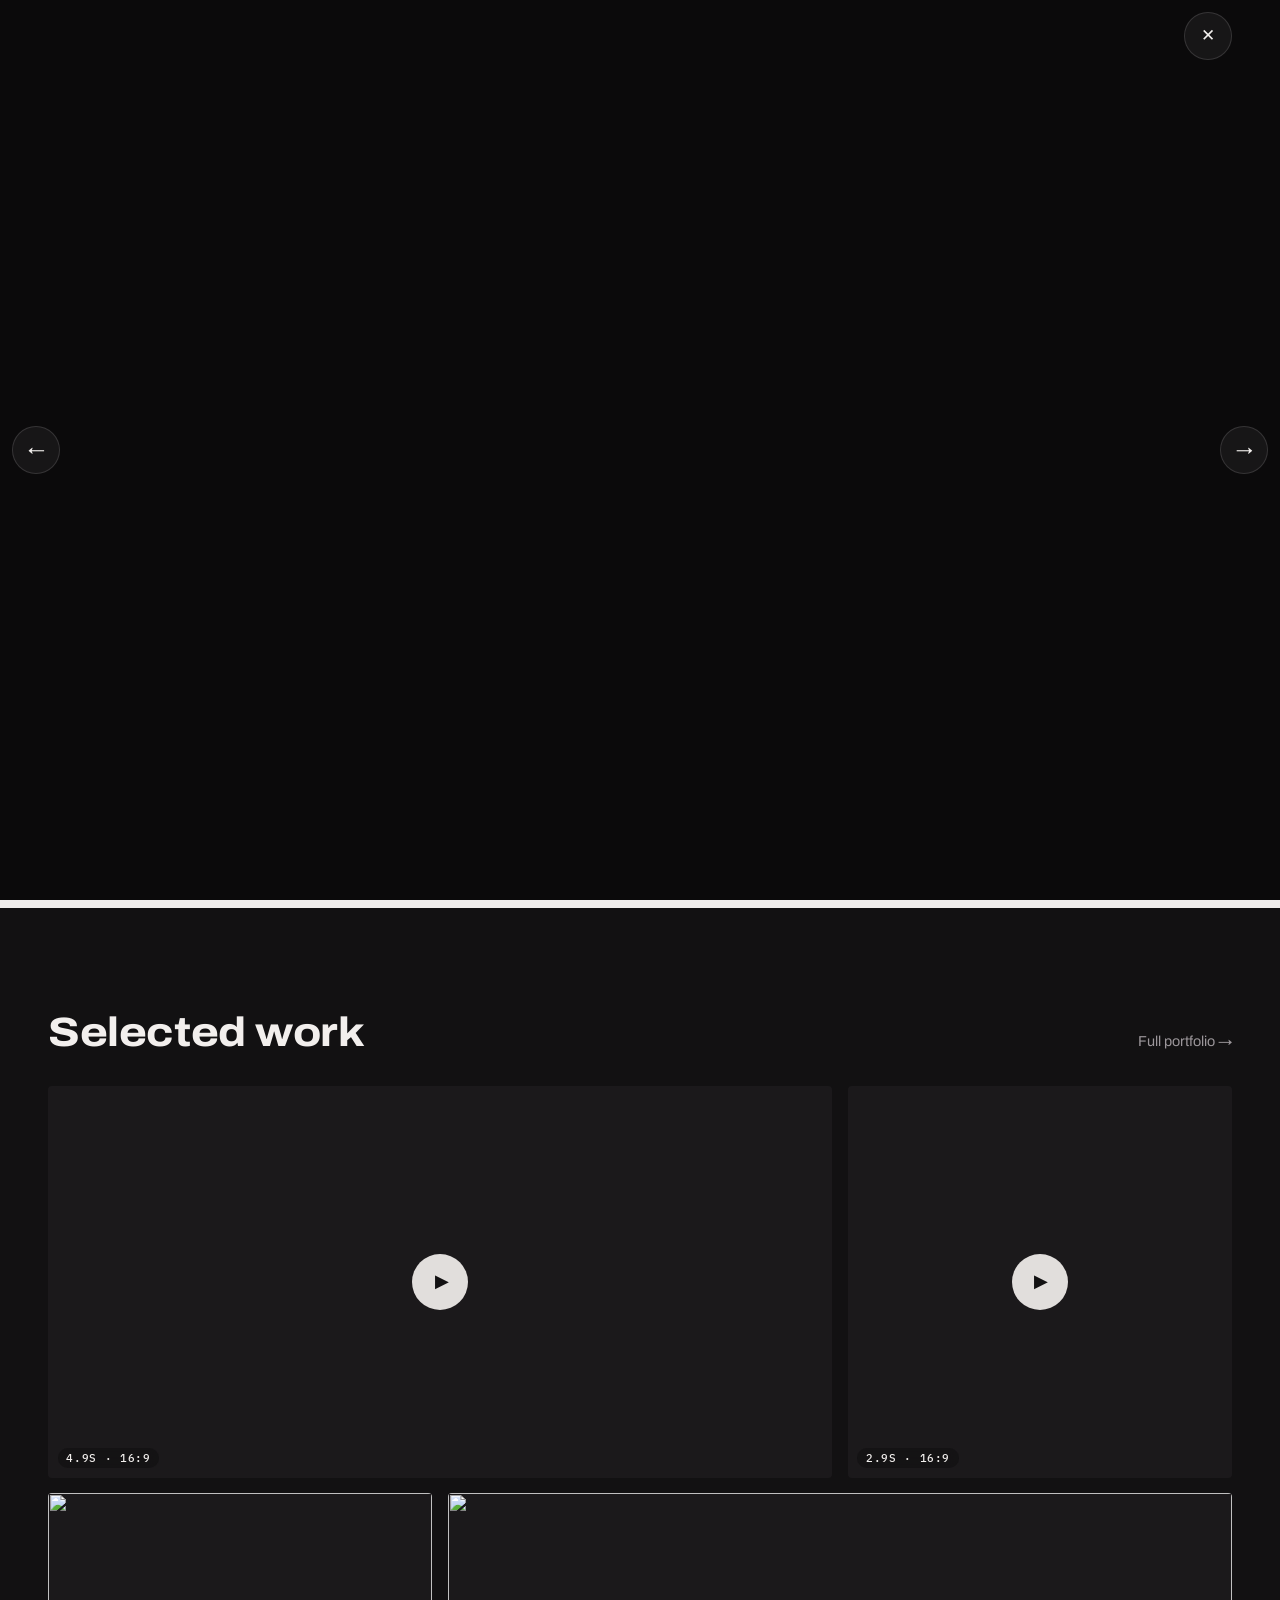
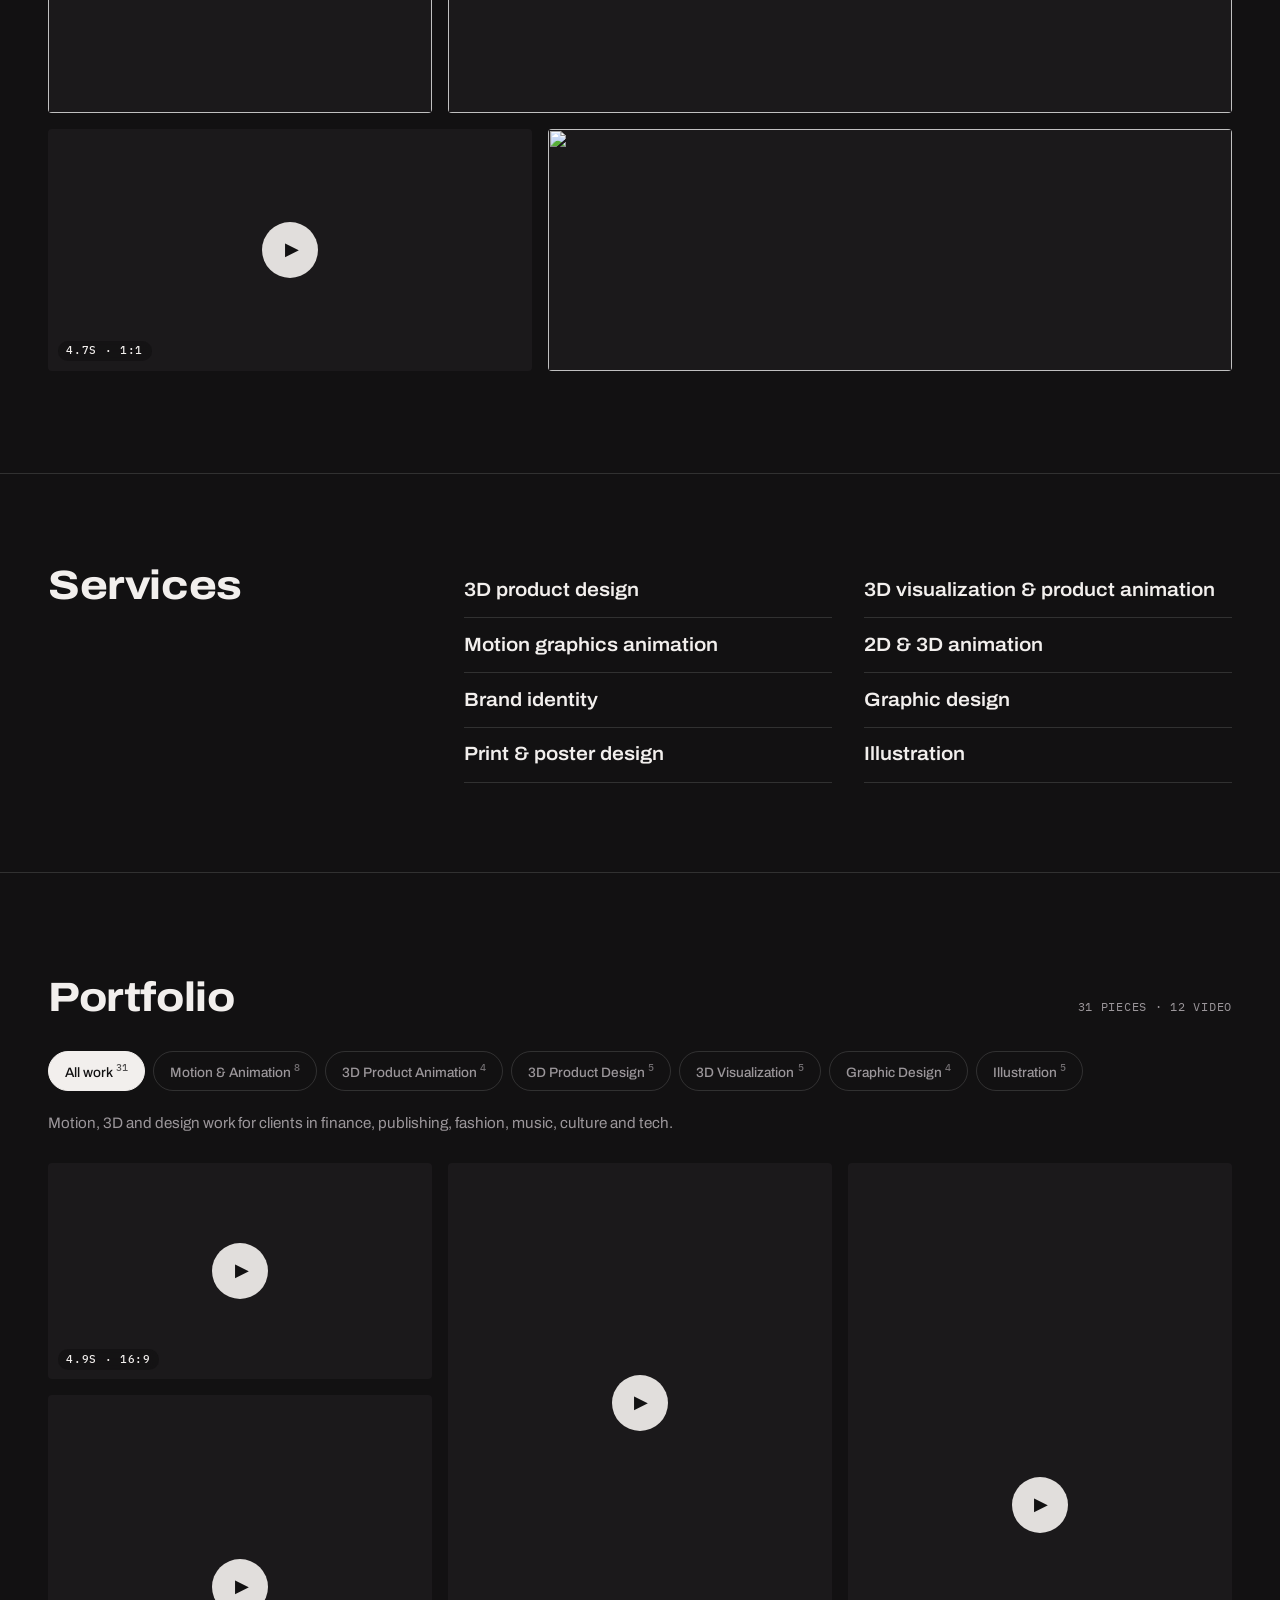
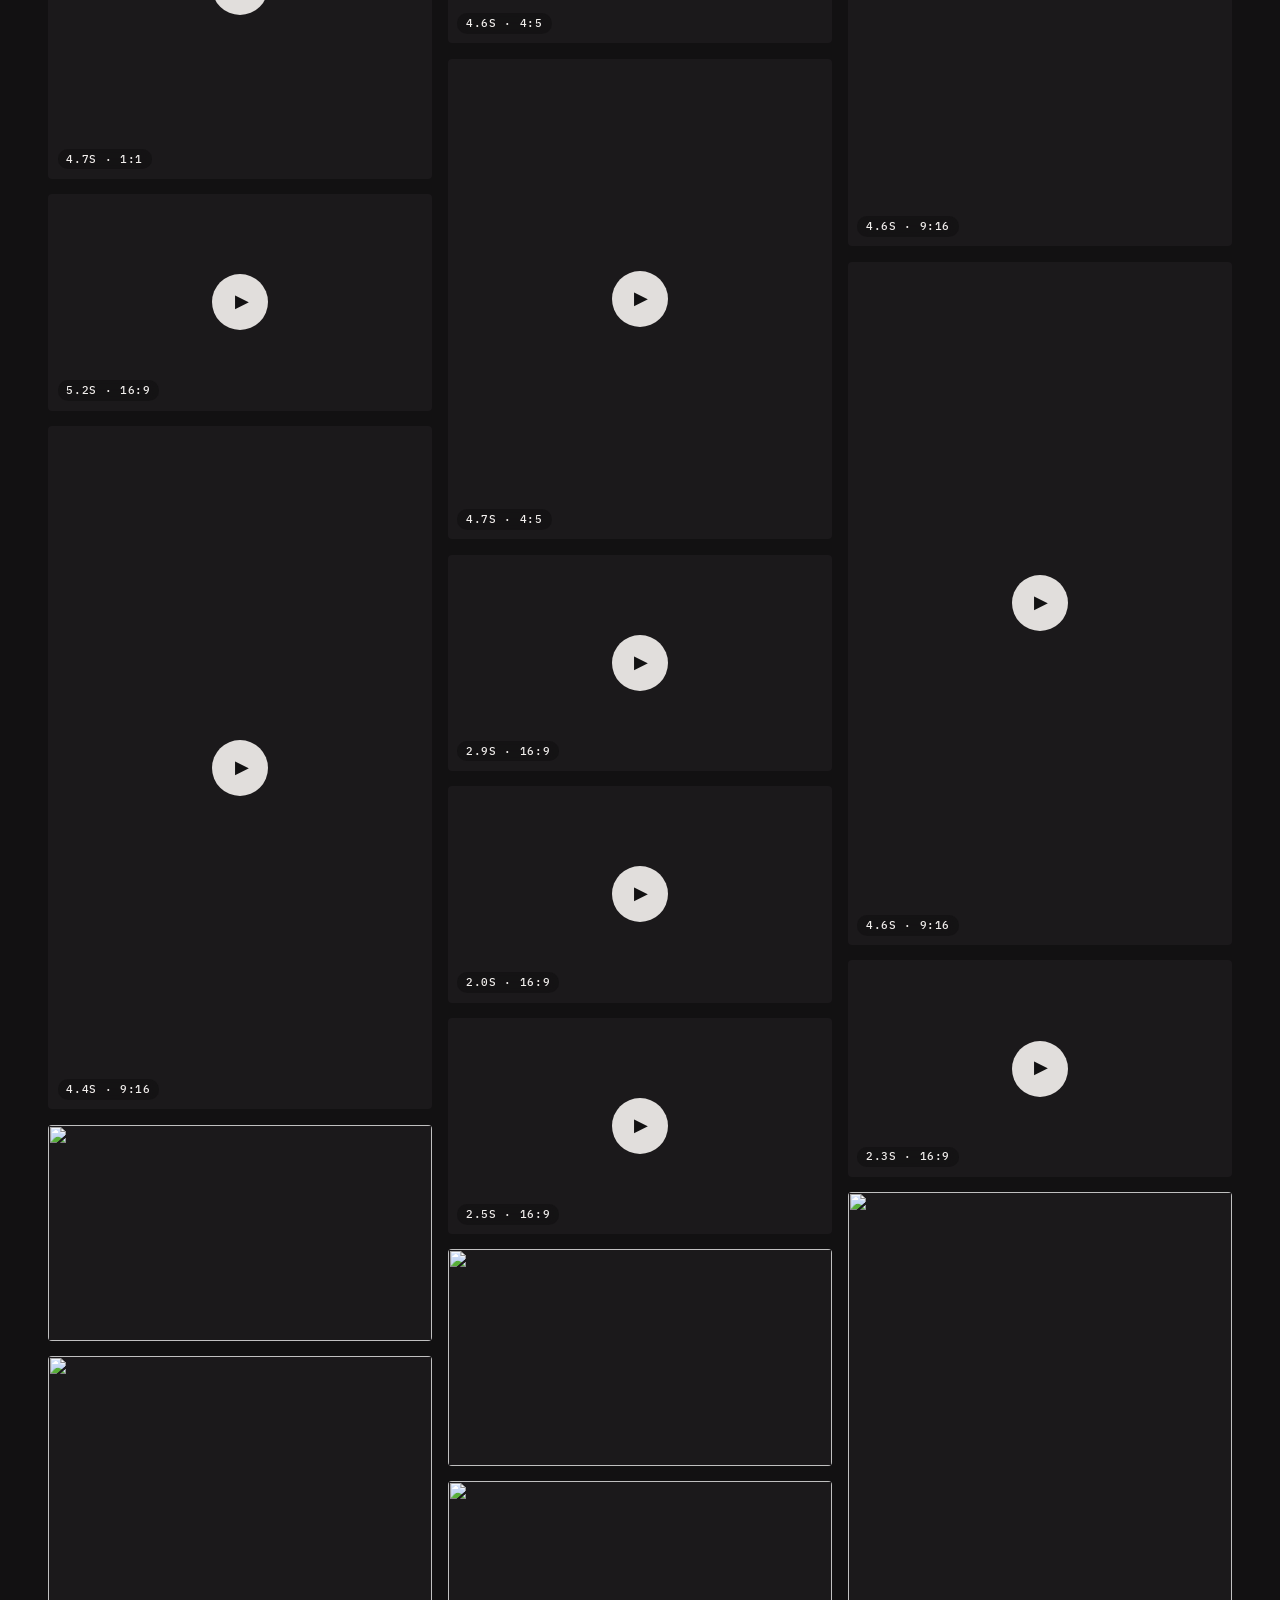
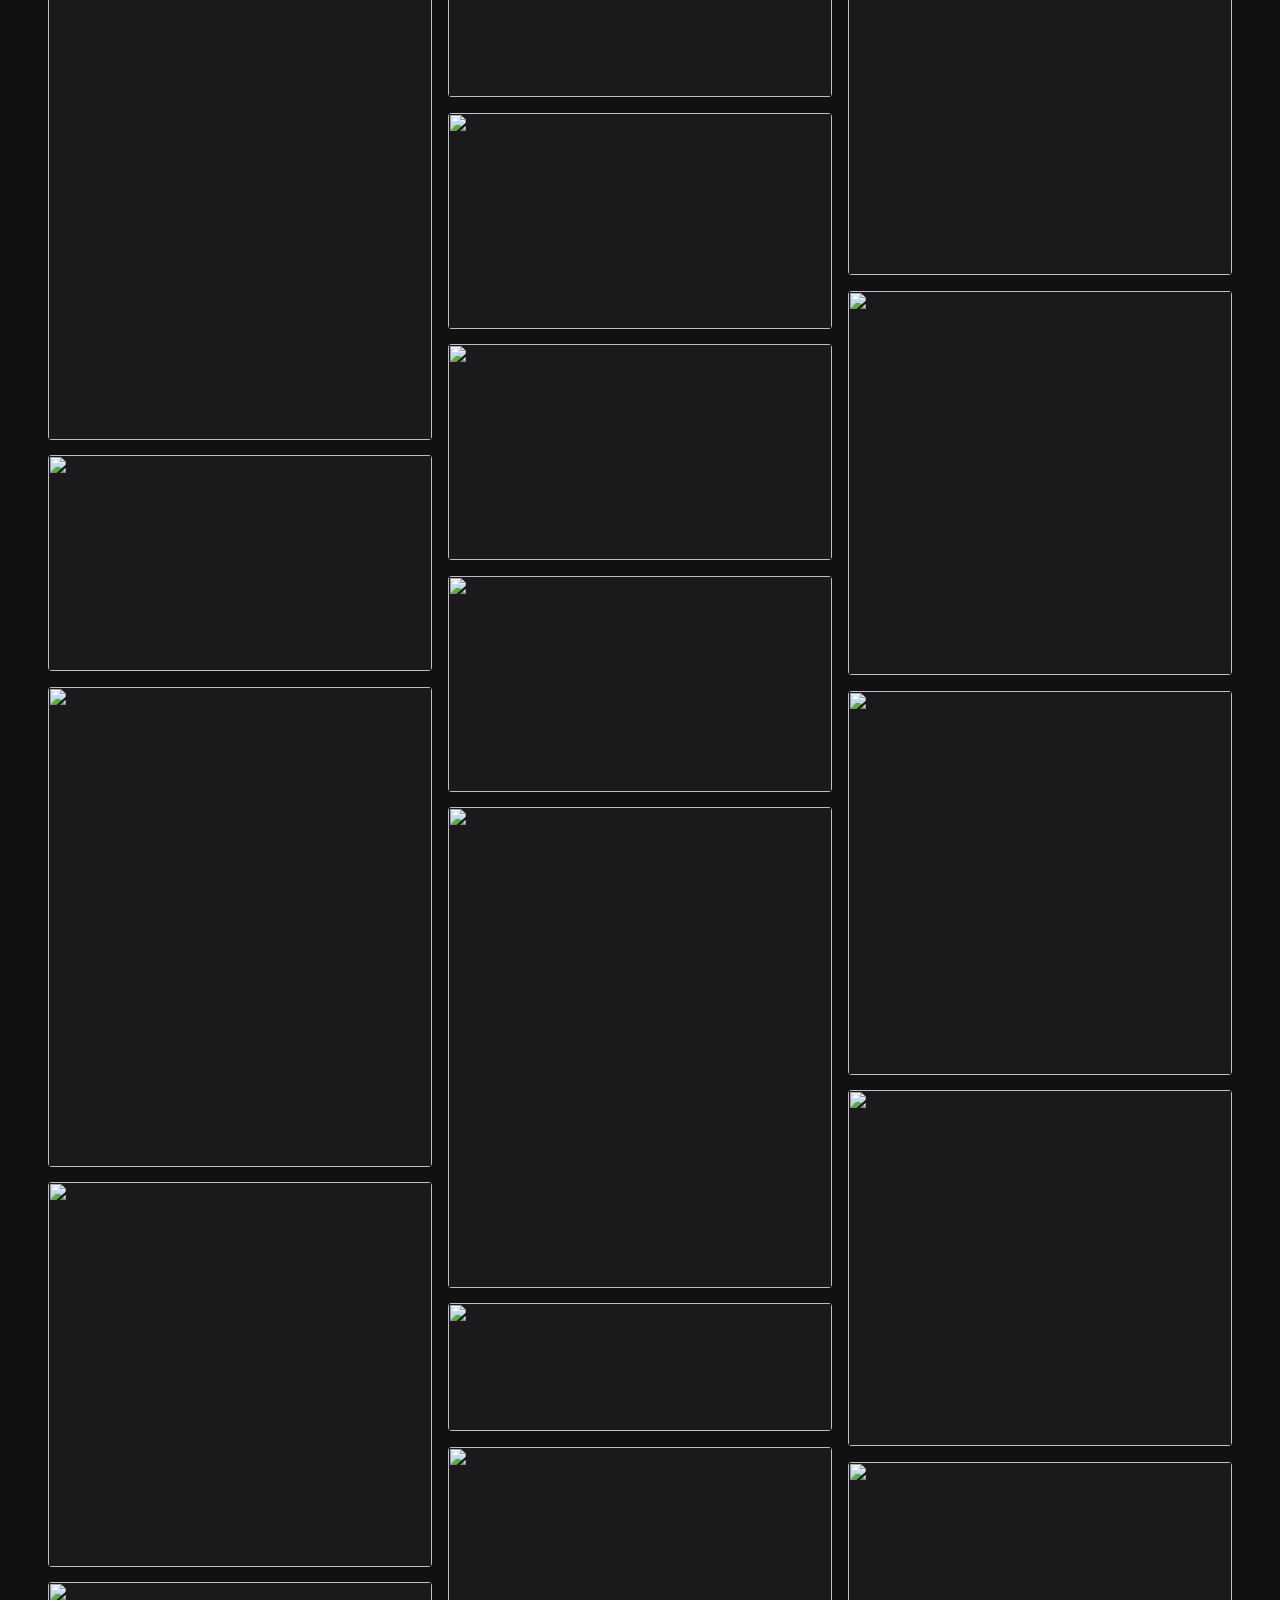
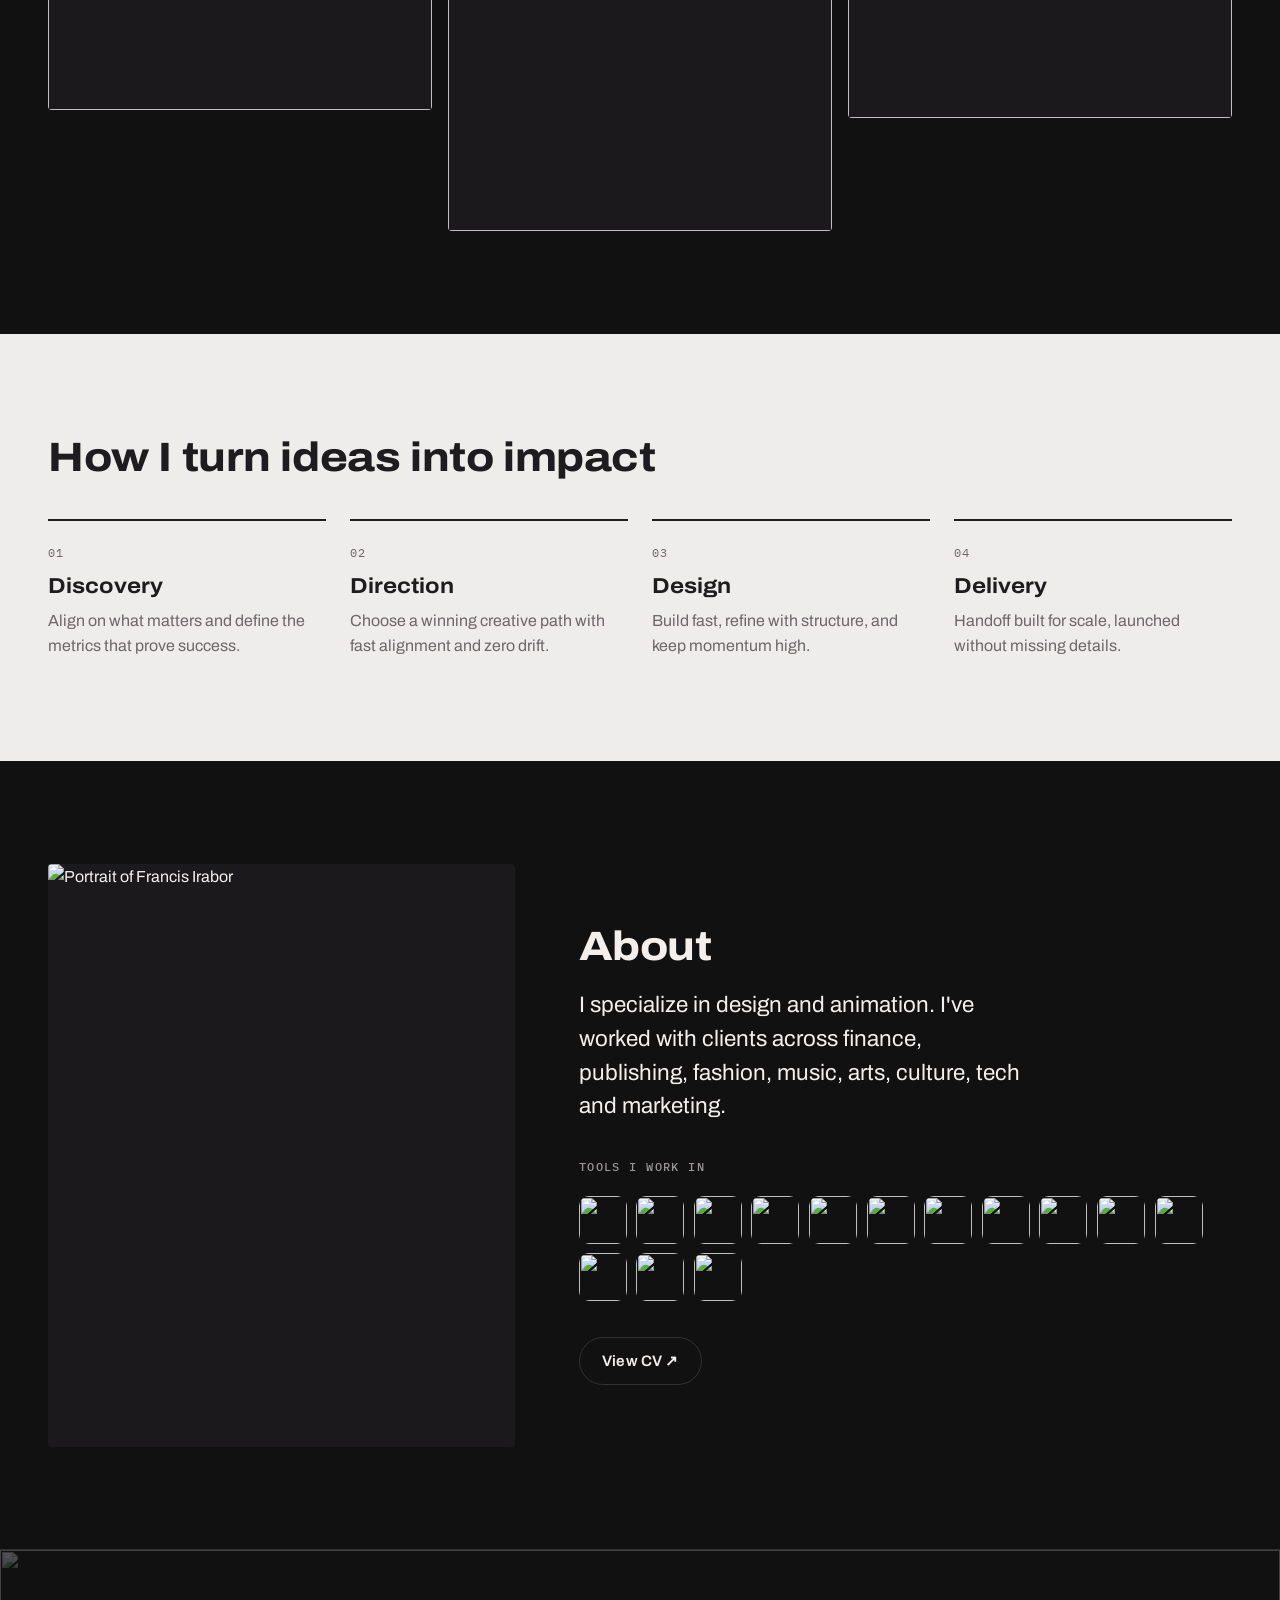
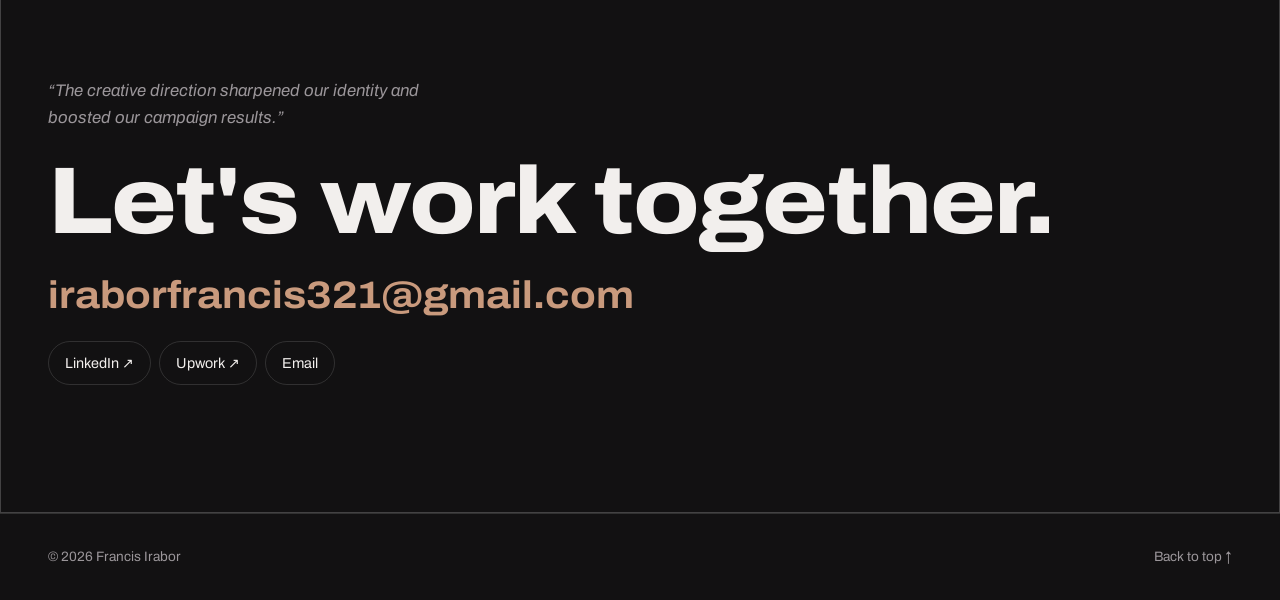
==== index.html @ c3baae96 "Rebuilt portfolio site with lightbox and responsive grid Co-Authored-By: Claude Opus 5.5 <noreply@an" ====
<!doctype html>
<html lang="en">
<head>
<meta charset="utf-8">
<meta name="viewport" content="width=device-width, initial-scale=1, viewport-fit=cover">
<title>Francis Irabor — Designer & Animator</title>
<meta name="description" content="Francis Irabor is a designer and animator working in motion graphics, 3D product visualization, illustration and brand identity.">
<meta property="og:title" content="Francis Irabor — Designer & Animator">
<meta property="og:description" content="Animation and design that drive engagement.">
<meta property="og:image" content="assets/media/447ab943bb53fb584e51a7de0f1eb393.png">
<meta name="theme-color" content="#121112">
<link rel="preconnect" href="https://fonts.googleapis.com">
<link rel="preconnect" href="https://fonts.gstatic.com" crossorigin>
<link rel="stylesheet" href="https://fonts.googleapis.com/css2?family=Archivo:wdth,wght@62..125,400..900&family=IBM+Plex+Mono:wght@400;500&display=swap">
<link rel="stylesheet" href="styles.css">
</head>
<body>

<header class="bar" id="top">
  <a class="brand" href="#top"><strong>Francis Irabor</strong><span> / Designer &amp; Animator</span></a>
  <nav class="nav" aria-label="Main">
    <a href="#work">Work</a>
    <a href="#about">About</a>
    <a href="#contact">Contact</a>
    <a class="nav-cv" href="https://drive.google.com/file/d/1MCZyHFvBbrgrsSab9WM0OUqfxMLtDZ3q/view?usp=drivesdk" target="_blank" rel="noopener">View CV ↗</a>
  </nav>
</header>

<main>
  <section class="hero">
    <img class="hero-art" data-asset="media/447ab943bb53fb584e51a7de0f1eb393.png" alt="" aria-hidden="true">
    <div class="hero-copy wrap">
      <p class="eyebrow mono">Motion · 3D · Illustration · Brand</p>
      <h1>Animation and design that drive <em>engagement.</em></h1>
      <div class="hero-cta">
        <a class="btn btn-solid" href="#work">See the work</a>
        <a class="btn btn-line" href="#contact">Start a project</a>
      </div>
    </div>
  </section>

  <section class="clients" aria-labelledby="clients-h">
    <div class="wrap">
      <h2 id="clients-h" class="label">Clients I've worked with</h2>
      <ul class="logos" id="logos"></ul>
    </div>
  </section>

  <section class="featured wrap" aria-labelledby="featured-h">
    <div class="sec-head">
      <h2 id="featured-h" class="h2">Selected work</h2>
      <a class="more" href="#work">Full portfolio →</a>
    </div>
    <div class="feat-grid" id="featured"></div>
  </section>

  <section class="services" aria-labelledby="services-h">
    <div class="wrap services-in">
      <h2 id="services-h" class="h2">Services</h2>
      <ul class="svc">
        <li>3D product design</li>
        <li>3D visualization &amp; product animation</li>
        <li>Motion graphics animation</li>
        <li>2D &amp; 3D animation</li>
        <li>Brand identity</li>
        <li>Graphic design</li>
        <li>Print &amp; poster design</li>
        <li>Illustration</li>
      </ul>
    </div>
  </section>

  <section class="work wrap" id="work" aria-labelledby="work-h">
    <div class="sec-head">
      <h2 id="work-h" class="h2">Portfolio</h2>
      <p class="count mono" id="count"></p>
    </div>
    <div class="filters" role="tablist" aria-label="Filter work" id="filters"></div>
    <p class="cat-note" id="cat-note"></p>
    <div class="masonry" id="grid"></div>
  </section>

  <section class="process" aria-labelledby="process-h">
    <div class="wrap">
      <h2 id="process-h" class="h2">How I turn ideas into impact</h2>
      <ol class="steps">
        <li><span class="mono">01</span><h3>Discovery</h3><p>Align on what matters and define the metrics that prove success.</p></li>
        <li><span class="mono">02</span><h3>Direction</h3><p>Choose a winning creative path with fast alignment and zero drift.</p></li>
        <li><span class="mono">03</span><h3>Design</h3><p>Build fast, refine with structure, and keep momentum high.</p></li>
        <li><span class="mono">04</span><h3>Delivery</h3><p>Handoff built for scale, launched without missing details.</p></li>
      </ol>
    </div>
  </section>

  <section class="about wrap" id="about" aria-labelledby="about-h">
    <img class="about-photo" data-asset="media/d3cc3a8931e93b3ef50e0372a1a22fde.jpg" alt="Portrait of Francis Irabor" loading="lazy" width="1056" height="1320">
    <div class="about-copy">
      <h2 id="about-h" class="h2">About</h2>
      <p class="lede">I specialize in design and animation. I've worked with clients across finance, publishing, fashion, music, arts, culture, tech and marketing.</p>
      <h3 class="label">Tools I work in</h3>
      <ul class="tools" id="tools"></ul>
      <a class="btn btn-line" href="https://drive.google.com/file/d/1MCZyHFvBbrgrsSab9WM0OUqfxMLtDZ3q/view?usp=drivesdk" target="_blank" rel="noopener">View CV ↗</a>
    </div>
  </section>

  <section class="contact" id="contact" aria-labelledby="contact-h">
    <img class="contact-art" data-asset="media/1b5c234012dc1e3e456450051a8c2458.png" alt="" aria-hidden="true" loading="lazy">
    <div class="wrap contact-in">
      <blockquote>“The creative direction sharpened our identity and boosted our campaign results.”</blockquote>
      <h2 id="contact-h" class="h1">Let's work together.</h2>
      <a class="mail" href="mailto:iraborfrancis321@gmail.com">iraborfrancis321@gmail.com</a>
      <ul class="social">
        <li><a href="https://www.linkedin.com/in/francis-irabor/" target="_blank" rel="noopener">LinkedIn ↗</a></li>
        <li><a href="https://www.upwork.com/freelancers/~016a7653f43e068393" target="_blank" rel="noopener">Upwork ↗</a></li>
        <li><a href="mailto:iraborfrancis321@gmail.com">Email</a></li>
      </ul>
    </div>
  </section>
</main>

<footer class="foot wrap">
  <span>© <span id="yr"></span> Francis Irabor</span>
  <a href="#top">Back to top ↑</a>
</footer>

<!-- Lightbox -->
<div class="lb" id="lb" role="dialog" aria-modal="true" aria-label="Portfolio viewer" hidden>
  <div class="lb-top">
    <p class="lb-meta mono"><span id="lb-cat"></span><span id="lb-spec"></span></p>
    <p class="lb-count mono" id="lb-count"></p>
    <button class="lb-btn lb-close" id="lb-close" aria-label="Close viewer">✕</button>
  </div>
  <div class="lb-stage" id="lb-stage"></div>
  <button class="lb-btn lb-nav lb-prev" id="lb-prev" aria-label="Previous piece">←</button>
  <button class="lb-btn lb-nav lb-next" id="lb-next" aria-label="Next piece">→</button>
  <div class="lb-strip" id="lb-strip" aria-label="All pieces"></div>
</div>

<script src="works.js"></script>
<script src="app.js"></script>
</body>
</html>
---- styles.css ----
/* Layout: dark studio frame with two light "paper" bands (clients, process);
   work shown as a true-aspect masonry so nothing is cropped; one copper accent
   lifted from the hero render. Single deliberate theme. */
:root {
  --ink: #121112;
  --ink-2: #1b191b;
  --ink-3: #2a272a;
  --fg: #f2efed;
  --muted: #9b969a;
  --paper: #efedeb;
  --paper-fg: #1e1c1e;
  --paper-muted: #6c676b;
  --accent: #c99a7d;
  --line: rgba(242, 239, 237, .14);

  --display: "Archivo", "Helvetica Neue", Arial, sans-serif;
  --body: "Archivo", "Helvetica Neue", Arial, sans-serif;
  --mono: "IBM Plex Mono", ui-monospace, "SFMono-Regular", Menlo, monospace;

  --gutter: clamp(16px, 4vw, 48px);
  --max: 1320px;
  --radius: 4px;
  color-scheme: dark;
}

* { box-sizing: border-box; }
html { scroll-behavior: smooth; -webkit-text-size-adjust: 100%; }
body {
  margin: 0;
  background: var(--ink);
  color: var(--fg);
  font: 400 1rem/1.6 var(--body);
  font-variation-settings: "wdth" 100;
  overflow-x: hidden;
}
img, video { display: block; max-width: 100%; }
a { color: inherit; }
button { font: inherit; color: inherit; }
:focus-visible { outline: 2px solid var(--accent); outline-offset: 3px; }
@media (prefers-reduced-motion: reduce) {
  html { scroll-behavior: auto; }
  *, *::before, *::after { transition: none !important; animation: none !important; }
}

.wrap { width: 100%; max-width: var(--max); margin-inline: auto; padding-inline: var(--gutter); }
.mono { font-family: var(--mono); font-size: .75rem; letter-spacing: .06em; text-transform: uppercase; }
.label {
  font: 500 .75rem/1.4 var(--mono); letter-spacing: .12em; text-transform: uppercase;
  color: var(--muted); margin: 0 0 1.5rem;
}
.h1, h1 {
  font-family: var(--display); font-weight: 800; font-variation-settings: "wdth" 112;
  font-size: clamp(2.6rem, 7.4vw, 6.4rem); line-height: .98; letter-spacing: -.02em;
  margin: 0; text-wrap: balance;
}
.h2 {
  font-family: var(--display); font-weight: 750; font-variation-settings: "wdth" 112;
  font-size: clamp(1.6rem, 3.2vw, 2.6rem); line-height: 1.05; letter-spacing: -.01em;
  margin: 0; text-wrap: balance;
}
h1 em { font-style: normal; color: var(--accent); }

/* Buttons */
.btn {
  display: inline-flex; align-items: center; justify-content: center; gap: .5em;
  min-height: 48px; padding: .75rem 1.4rem; border-radius: 999px;
  font: 600 .95rem/1 var(--body); text-decoration: none; letter-spacing: .01em;
  transition: background .2s, color .2s, border-color .2s;
}
.btn-solid { background: var(--fg); color: var(--ink); }
.btn-solid:hover { background: var(--accent); }
.btn-line { border: 1px solid var(--line); }
.btn-line:hover { border-color: var(--fg); }

/* Header */
.bar {
  position: sticky; top: env(safe-area-inset-top, 0px); z-index: 20;
  display: flex; align-items: center; justify-content: space-between; gap: 1rem;
  padding: .9rem var(--gutter);
  background: rgba(18, 17, 18, .82); backdrop-filter: blur(12px); -webkit-backdrop-filter: blur(12px);
  border-bottom: 1px solid var(--line);
}
.brand { text-decoration: none; text-transform: uppercase; font-size: .85rem; letter-spacing: .04em; white-space: nowrap; }
.brand span { color: var(--muted); }
.nav { display: flex; gap: clamp(.9rem, 2.4vw, 2rem); font-size: .85rem; text-transform: uppercase; letter-spacing: .06em; }
.nav a { text-decoration: none; color: var(--muted); transition: color .2s; padding-block: .4rem; }
.nav a:hover { color: var(--fg); }
.nav-cv { color: var(--fg) !important; }
@media (max-width: 640px) {
  .brand span { display: none; }
  .nav { gap: .9rem; font-size: .78rem; }
  .nav-cv { display: none; }
}

/* Hero */
.hero { position: relative; overflow: hidden; padding-block: clamp(5rem, 14vw, 10rem) clamp(4rem, 9vw, 7rem); }
.hero-art {
  position: absolute; inset: 0; width: 100%; height: 100%; object-fit: cover; object-position: 70% 50%;
  opacity: .9;
}
.hero::after { content: ""; position: absolute; inset: 0; background: linear-gradient(90deg, rgba(18,17,18,.88) 0%, rgba(18,17,18,.45) 60%, rgba(18,17,18,.1) 100%); }
.hero-copy { position: relative; z-index: 1; }
.hero h1 { max-width: 13ch; }
.eyebrow { color: var(--muted); margin: 0 0 1.5rem; }
.hero-cta { display: flex; flex-wrap: wrap; gap: .75rem; margin-top: 2.5rem; }

/* Clients — light band */
.clients { background: var(--paper); color: var(--paper-fg); padding-block: 3rem; }
.clients .label { color: var(--paper-muted); }
.logos {
  list-style: none; margin: 0; padding: 0;
  display: grid; grid-template-columns: repeat(auto-fit, minmax(110px, 1fr)); gap: 2rem 2.5rem; align-items: center;
}
.logos img { max-height: 40px; width: auto; margin-inline: auto; filter: grayscale(1); opacity: .8; transition: filter .3s, opacity .3s; }
.logos img:hover { filter: none; opacity: 1; }

/* Section heads */
.sec-head { display: flex; align-items: baseline; justify-content: space-between; gap: 1rem; flex-wrap: wrap; margin-bottom: 2rem; }
.more { text-decoration: none; color: var(--muted); font-size: .9rem; }
.more:hover { color: var(--fg); }
.featured, .work { padding-block: clamp(4rem, 8vw, 7rem); }

/* Tiles (shared by featured + grid) */
.tile {
  position: relative; display: block; width: 100%; padding: 0; border: 0; cursor: zoom-in;
  background: var(--ink-2); border-radius: var(--radius); overflow: hidden;
  aspect-ratio: var(--r, 1); max-width: 100%;
}
.tile img, .tile video { width: 100%; height: 100%; object-fit: cover; transition: transform .6s cubic-bezier(.2,.7,.2,1); }
.tile:hover img, .tile:hover video { transform: scale(1.03); }
.tile .tag {
  position: absolute; left: .6rem; bottom: .6rem; display: inline-flex; align-items: center; gap: .4em;
  padding: .3rem .55rem; border-radius: 999px; background: rgba(18,17,18,.72); backdrop-filter: blur(6px);
  font: 500 .68rem/1 var(--mono); letter-spacing: .06em; text-transform: uppercase; color: var(--fg);
  pointer-events: none;
}
.tile .play {
  position: absolute; inset: 0; margin: auto; width: 56px; height: 56px; border-radius: 50%;
  display: grid; place-items: center; background: rgba(242,239,237,.92); color: var(--ink);
  font-size: 1.1rem; padding-left: 3px; pointer-events: none; transition: opacity .25s, transform .25s;
}
.tile.is-previewing .play { opacity: 0; transform: scale(.85); }

/* Featured: editorial asymmetric grid */
.feat-grid { display: grid; grid-template-columns: repeat(12, 1fr); gap: clamp(.6rem, 1.2vw, 1rem); }
.feat-grid > :nth-child(1) { grid-column: span 8; }
.feat-grid > :nth-child(2) { grid-column: span 4; }
.feat-grid > :nth-child(3) { grid-column: span 4; }
.feat-grid > :nth-child(4) { grid-column: span 8; }
.feat-grid > :nth-child(5) { grid-column: span 5; }
.feat-grid > :nth-child(6) { grid-column: span 7; }
.feat-grid .tile { aspect-ratio: auto; height: 100%; min-height: 220px; }
@media (max-width: 760px) {
  .feat-grid { grid-template-columns: 1fr 1fr; }
  .feat-grid > * { grid-column: span 1 !important; }
  .feat-grid > :nth-child(1), .feat-grid > :nth-child(4) { grid-column: span 2 !important; }
  .feat-grid .tile { min-height: 160px; aspect-ratio: 1; height: auto; }
  .feat-grid > :nth-child(1) .tile, .feat-grid > :nth-child(4) .tile { aspect-ratio: 16/9; }
}

/* Services */
.services { border-block: 1px solid var(--line); padding-block: clamp(3.5rem, 7vw, 6rem); }
.services-in { display: grid; grid-template-columns: minmax(0, 1fr) minmax(0, 2fr); gap: 2rem; }
.svc { list-style: none; margin: 0; padding: 0; display: grid; grid-template-columns: repeat(2, minmax(0, 1fr)); column-gap: 2rem; }
.svc li {
  padding-block: .9rem; border-bottom: 1px solid var(--line);
  font: 600 clamp(1rem, 1.6vw, 1.2rem)/1.3 var(--display); font-variation-settings: "wdth" 108;
}
@media (max-width: 760px) {
  .services-in { grid-template-columns: 1fr; }
  .svc { grid-template-columns: 1fr; }
}

/* Work */
.count { color: var(--muted); margin: 0; }
.filters {
  display: flex; gap: .5rem; overflow-x: auto; scrollbar-width: none; padding-bottom: .25rem;
  margin-inline: calc(var(--gutter) * -1); padding-inline: var(--gutter);
  scroll-snap-type: x proximity;
}
.filters::-webkit-scrollbar { display: none; }
.chip {
  flex: none; scroll-snap-align: start; min-height: 40px; padding: .55rem 1rem; border-radius: 999px;
  border: 1px solid var(--line); background: transparent; cursor: pointer;
  font: 500 .85rem/1 var(--body); color: var(--muted); white-space: nowrap; transition: all .2s;
}
.chip:hover { color: var(--fg); border-color: var(--fg); }
.chip[aria-selected="true"] { background: var(--fg); color: var(--ink); border-color: var(--fg); }
.chip sup { font-family: var(--mono); font-size: .65rem; margin-left: .3em; opacity: .7; }
.cat-note { color: var(--muted); margin: 1rem 0 1.75rem; min-height: 1.6em; font-size: .95rem; }

.masonry { display: flex; gap: clamp(.6rem, 1.2vw, 1rem); align-items: flex-start; }
.masonry .col { flex: 1 1 0; min-width: 0; display: flex; flex-direction: column; gap: clamp(.6rem, 1.2vw, 1rem); }
.masonry .tile { animation: rise .5s cubic-bezier(.2,.7,.2,1) both; }
@keyframes rise { from { transform: translateY(10px); opacity: .4; } to { transform: none; opacity: 1; } }

/* Process — light band */
.process { background: var(--paper); color: var(--paper-fg); padding-block: clamp(4rem, 8vw, 6.5rem); }
.steps { list-style: none; margin: 2.5rem 0 0; padding: 0; display: grid; grid-template-columns: repeat(4, minmax(0, 1fr)); gap: 1.5rem; counter-reset: s; }
.steps li { border-top: 2px solid var(--paper-fg); padding-top: 1.1rem; }
.steps .mono { color: var(--paper-muted); }
.steps h3 { font: 700 1.35rem/1.2 var(--display); font-variation-settings: "wdth" 110; margin: .6rem 0 .5rem; }
.steps p { margin: 0; color: var(--paper-muted); max-width: 30ch; }
@media (max-width: 900px) { .steps { grid-template-columns: repeat(2, minmax(0, 1fr)); gap: 2rem 1.5rem; } }
@media (max-width: 480px) { .steps { grid-template-columns: 1fr; } }

/* About */
.about { display: grid; grid-template-columns: minmax(0, 5fr) minmax(0, 7fr); gap: clamp(2rem, 5vw, 5rem); align-items: center; padding-block: clamp(4rem, 8vw, 7rem); }
.about-photo { width: 100%; height: auto; aspect-ratio: 4/5; object-fit: cover; border-radius: var(--radius); background: var(--ink-2); }
.about-copy { display: flex; flex-direction: column; align-items: flex-start; gap: 1.25rem; }
.lede { font-size: clamp(1.15rem, 1.8vw, 1.4rem); line-height: 1.5; max-width: 34ch; margin: 0 0 1rem; }
.about-copy .label { margin: 0; }
.tools { list-style: none; margin: 0 0 1rem; padding: 0; display: flex; flex-wrap: wrap; gap: .6rem; }
.tools img { width: 48px; height: 48px; border-radius: 10px; object-fit: cover; }
@media (max-width: 760px) { .about { grid-template-columns: 1fr; } .about-photo { max-width: 420px; } }

/* Contact */
.contact { position: relative; overflow: hidden; padding-block: clamp(5rem, 10vw, 8rem); border-top: 1px solid var(--line); }
.contact-art { position: absolute; inset: 0; width: 100%; height: 100%; object-fit: cover; opacity: .28; }
.contact-in { position: relative; display: flex; flex-direction: column; gap: 1.5rem; }
blockquote { margin: 0; max-width: 40ch; color: var(--muted); font-size: 1.05rem; font-style: italic; }
.mail {
  font: 700 clamp(1.1rem, 3.6vw, 2.4rem)/1.15 var(--display); font-variation-settings: "wdth" 110;
  color: var(--accent); text-decoration: none; overflow-wrap: anywhere; user-select: all;
}
.mail:hover { text-decoration: underline; text-underline-offset: .15em; }
.social { list-style: none; margin: 0; padding: 0; display: flex; flex-wrap: wrap; gap: .5rem; }
.social a { display: inline-flex; min-height: 44px; align-items: center; padding: .5rem 1rem; border: 1px solid var(--line); border-radius: 999px; text-decoration: none; font-size: .9rem; }
.social a:hover { border-color: var(--fg); }

.foot { display: flex; justify-content: space-between; gap: 1rem; padding-block: 2rem; color: var(--muted); font-size: .85rem; border-top: 1px solid var(--line); }
.foot a { text-decoration: none; }

/* ---------- Lightbox ---------- */
body.lb-open { overflow: hidden; }
.lb {
  position: fixed; inset: 0; z-index: 100; background: #0b0a0b;
  display: grid; grid-template-rows: auto minmax(0, 1fr) auto;
  padding: env(safe-area-inset-top, 0px) env(safe-area-inset-right, 0px) env(safe-area-inset-bottom, 0px) env(safe-area-inset-left, 0px);
  animation: fade .2s ease both;
}
@keyframes fade { from { opacity: 0; } to { opacity: 1; } }
.lb-top { display: grid; grid-template-columns: minmax(0, 1fr) auto auto; align-items: center; gap: 1rem; padding: .75rem var(--gutter); }
.lb-meta { margin: 0; color: var(--muted); display: flex; flex-wrap: wrap; gap: .25rem 1rem; }
.lb-meta span:first-child { color: var(--fg); }
.lb-count { margin: 0; color: var(--muted); font-variant-numeric: tabular-nums; }
.lb-stage { position: relative; min-height: 0; overflow: hidden; touch-action: pan-y; }
.lb-stage img, .lb-stage video {
  max-width: 100%; max-height: 100%; width: auto; height: auto; object-fit: contain;
  border-radius: 2px; background: #000; user-select: none; -webkit-user-drag: none;
}
/* The slide is pinned to the stage box so tall 9:16 pieces scale down to fit
   instead of spilling off screen. */
.lb-stage .slide {
  position: absolute; inset: 0 clamp(8px, 7vw, 96px);
  display: flex; align-items: center; justify-content: center;
  animation: slideIn .28s cubic-bezier(.2,.7,.2,1) both;
}
.lb-stage .slide.from-left { animation-name: slideInL; }
@keyframes slideIn { from { opacity: 0; transform: translateX(24px); } to { opacity: 1; transform: none; } }
@keyframes slideInL { from { opacity: 0; transform: translateX(-24px); } to { opacity: 1; transform: none; } }
.lb-btn {
  border: 1px solid var(--line); background: rgba(27,25,27,.8); border-radius: 50%;
  width: 48px; height: 48px; display: grid; place-items: center; cursor: pointer; font-size: 1.05rem;
  transition: background .2s, border-color .2s;
}
.lb-btn:hover { background: var(--fg); color: var(--ink); border-color: var(--fg); }
.lb-nav { position: absolute; top: 50%; transform: translateY(-50%); z-index: 2; }
.lb-prev { left: max(12px, env(safe-area-inset-left, 0px)); }
.lb-next { right: max(12px, env(safe-area-inset-right, 0px)); }
.lb-strip {
  display: flex; gap: 6px; overflow-x: auto; padding: .75rem var(--gutter) 1rem; scrollbar-width: none;
}
.lb-strip::-webkit-scrollbar { display: none; }
.lb-strip button {
  flex: none; width: 56px; height: 40px; padding: 0; border: 1px solid transparent; border-radius: 3px;
  overflow: hidden; background: var(--ink-3); cursor: pointer; opacity: .45; transition: opacity .2s, border-color .2s;
}
.lb-strip button:hover { opacity: .8; }
.lb-strip button[aria-current="true"] { opacity: 1; border-color: var(--fg); }
.lb-strip img, .lb-strip video { width: 100%; height: 100%; object-fit: cover; pointer-events: none; }
@media (max-width: 640px) {
  .lb-nav { top: auto; bottom: 76px; transform: none; width: 44px; height: 44px; }
  .lb-stage .slide { inset: 0 8px 64px; }
}
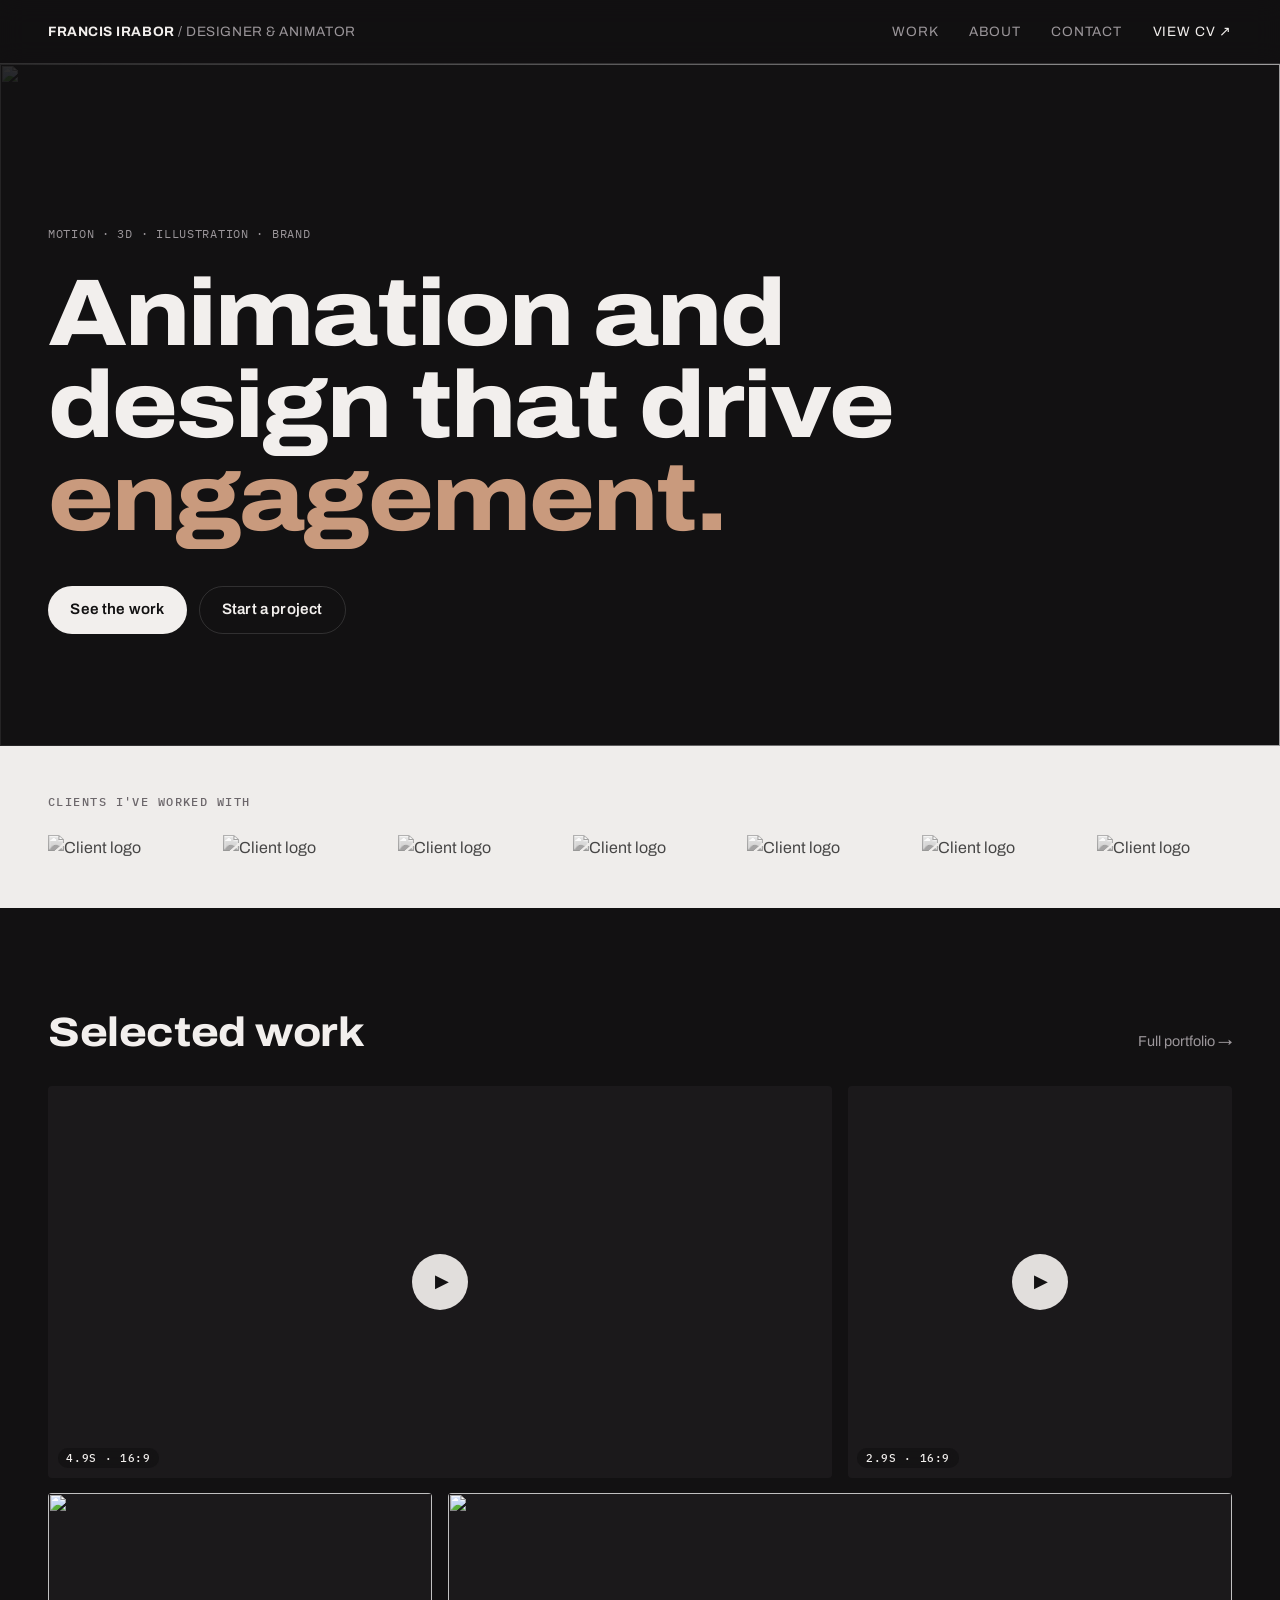
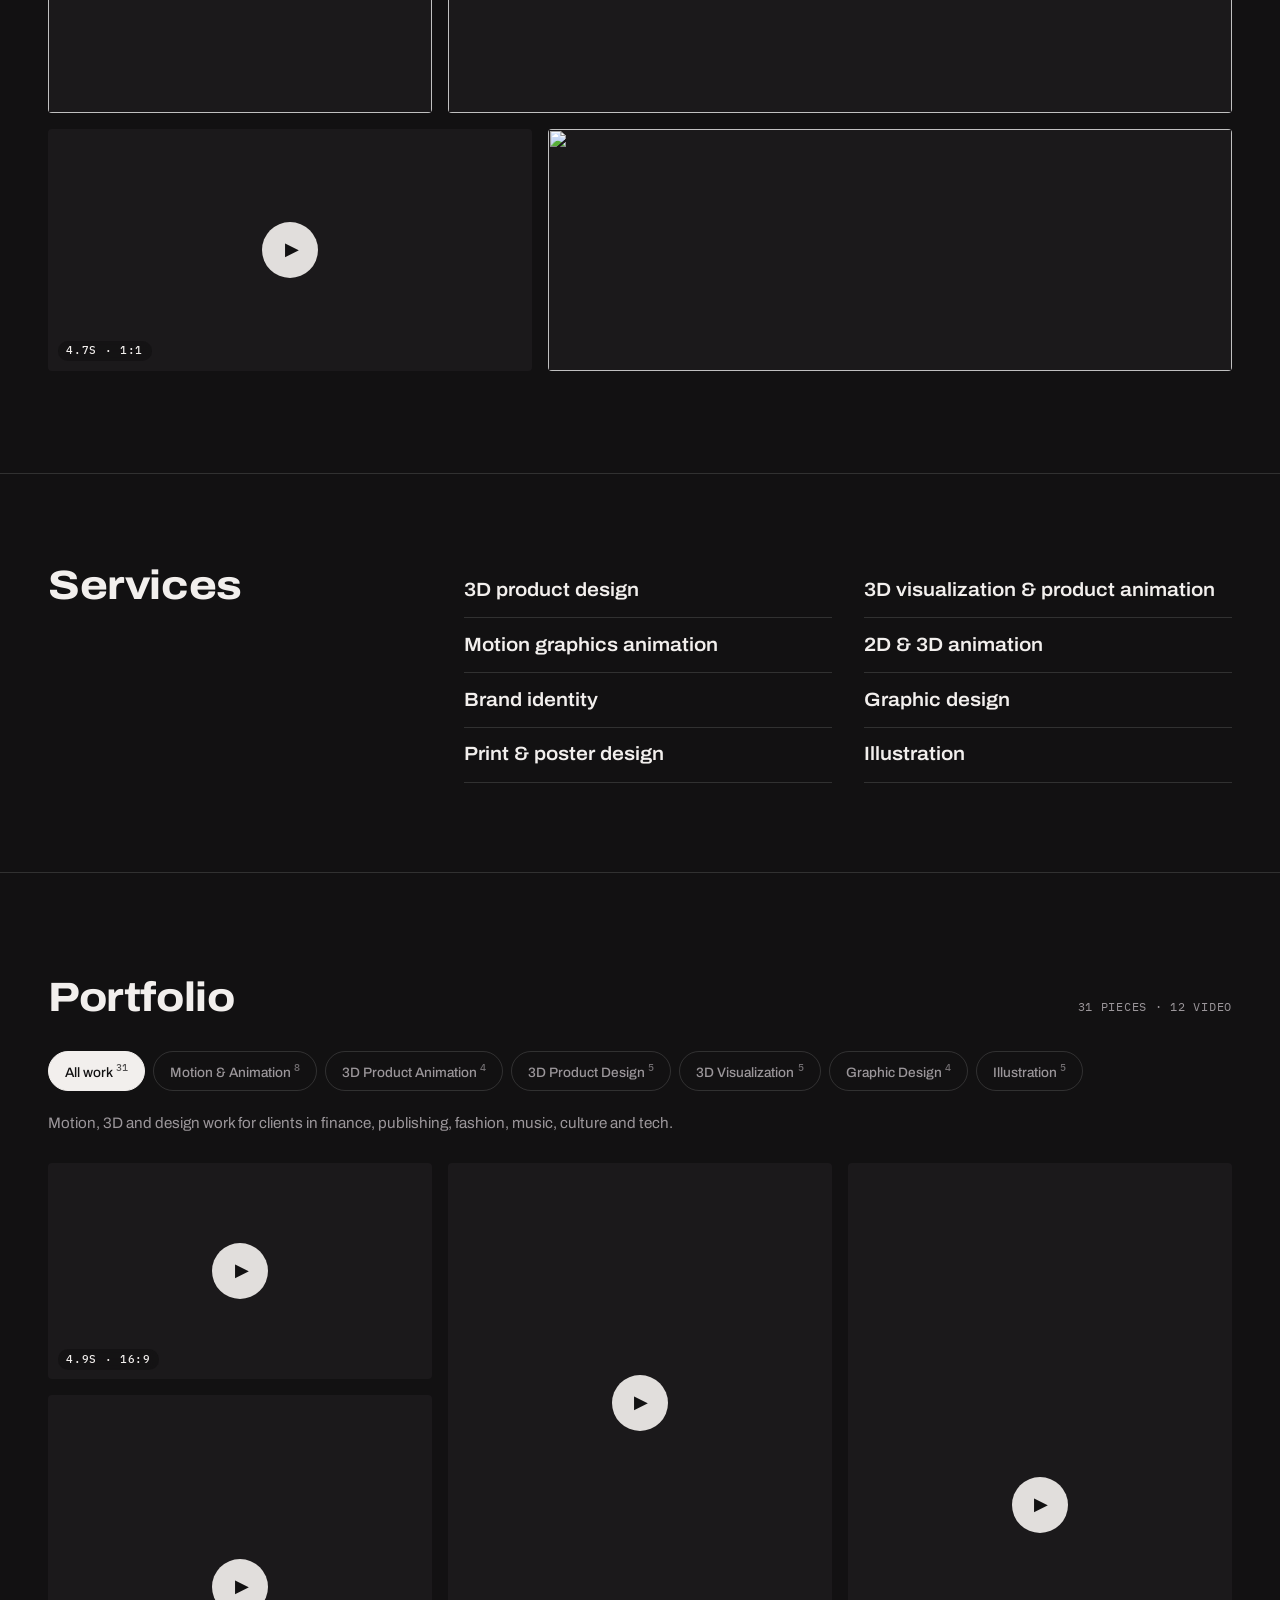
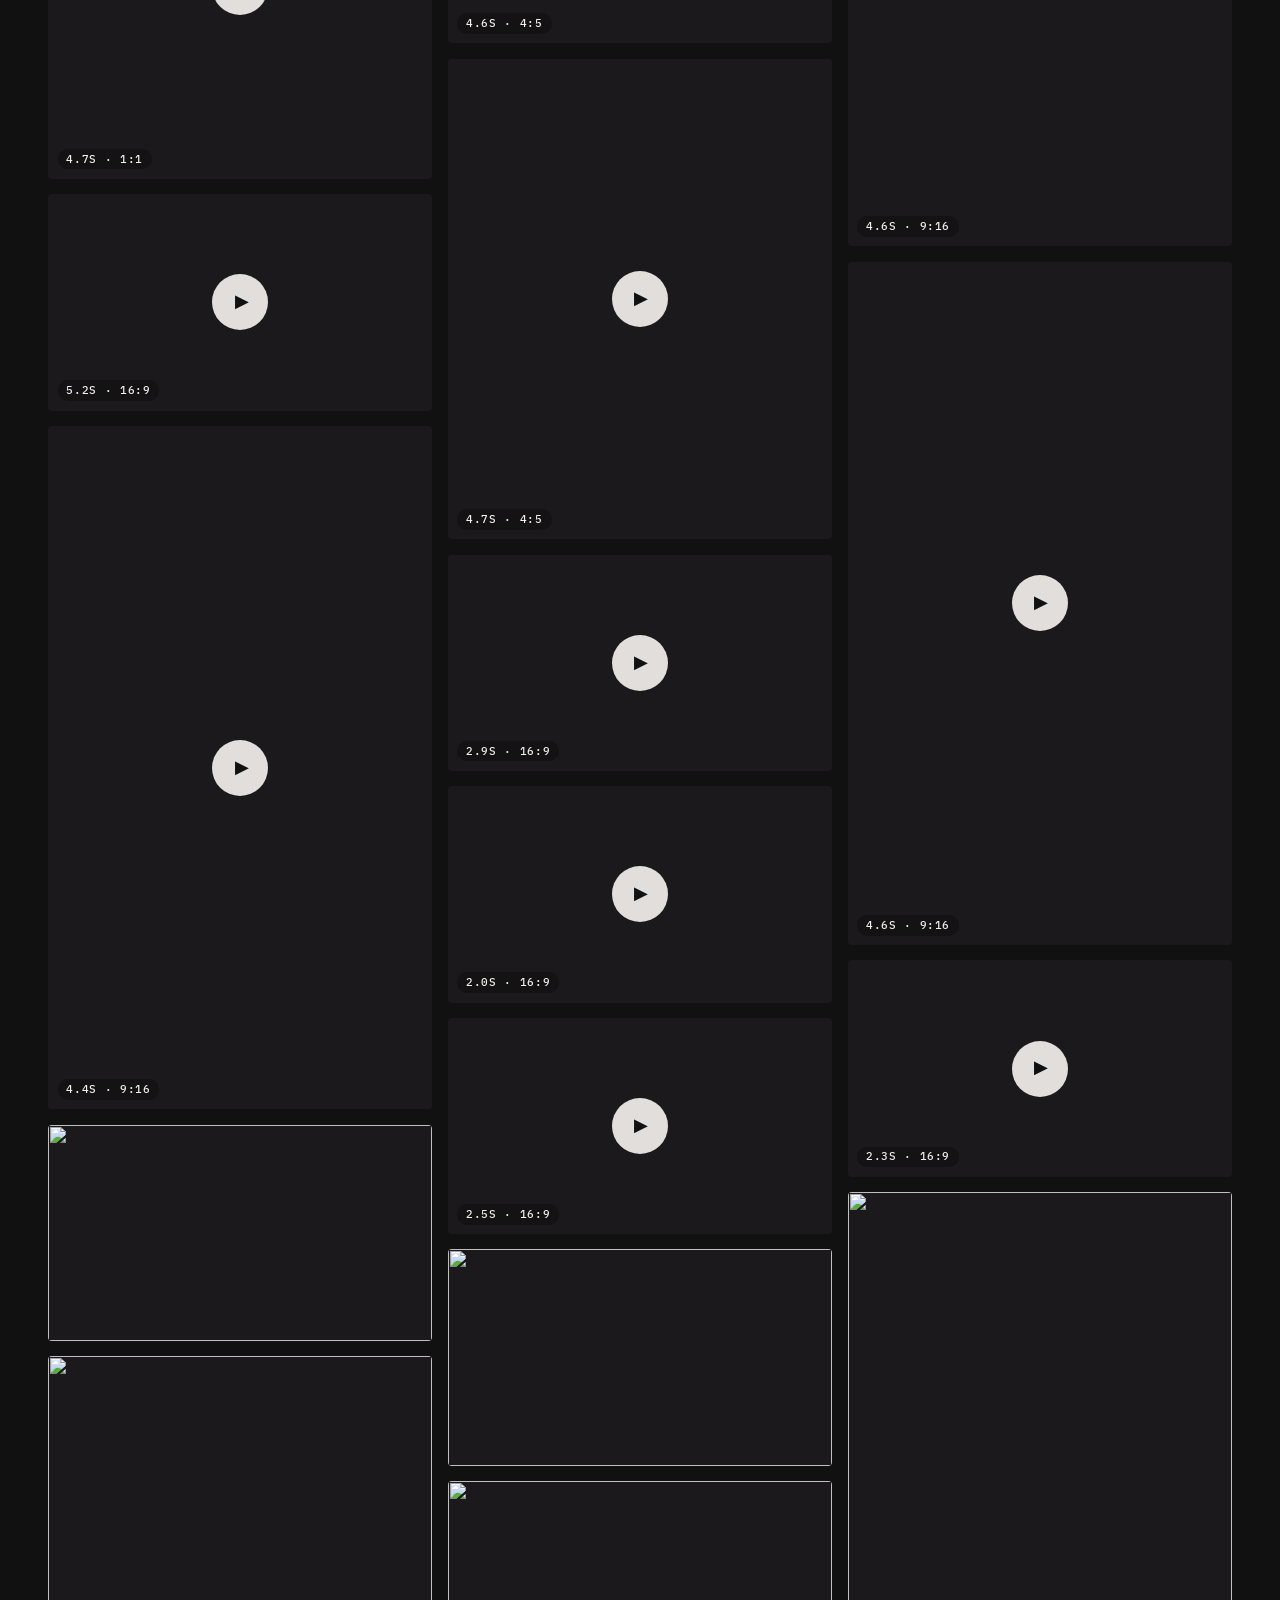
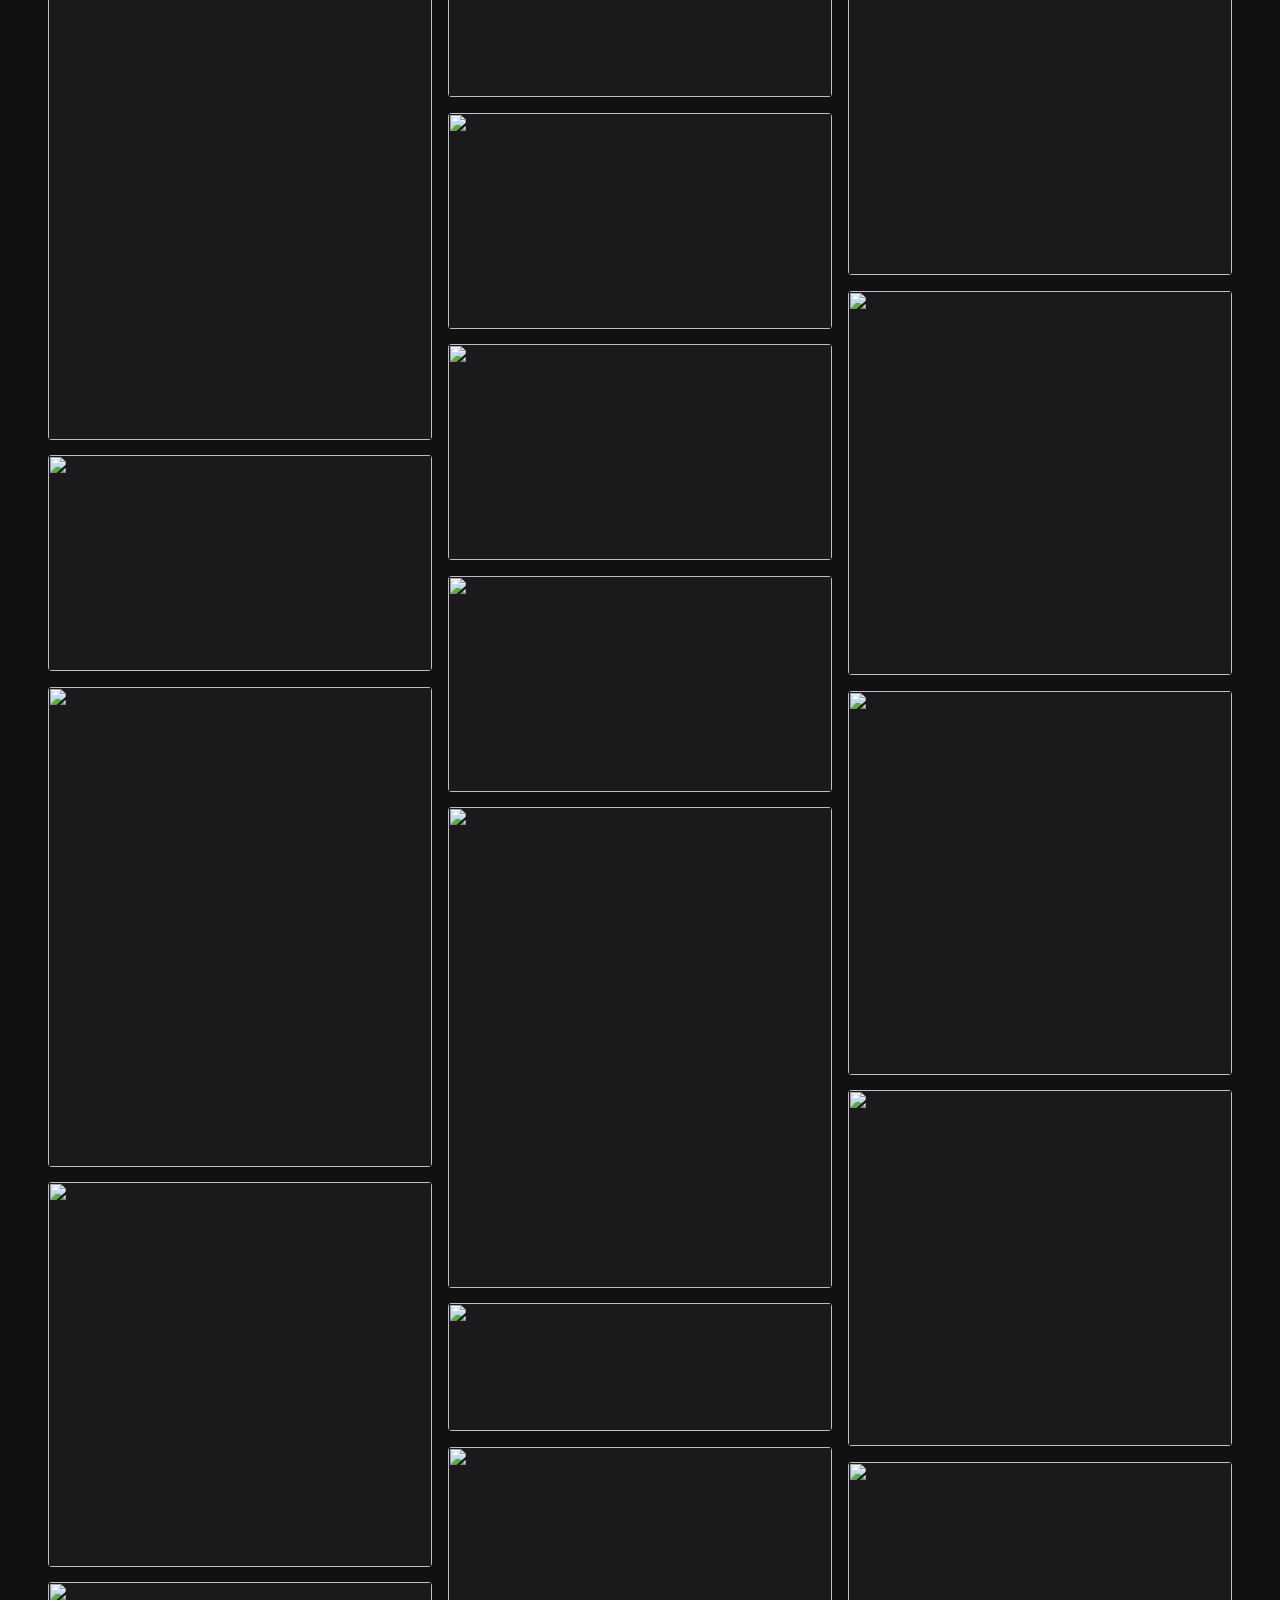
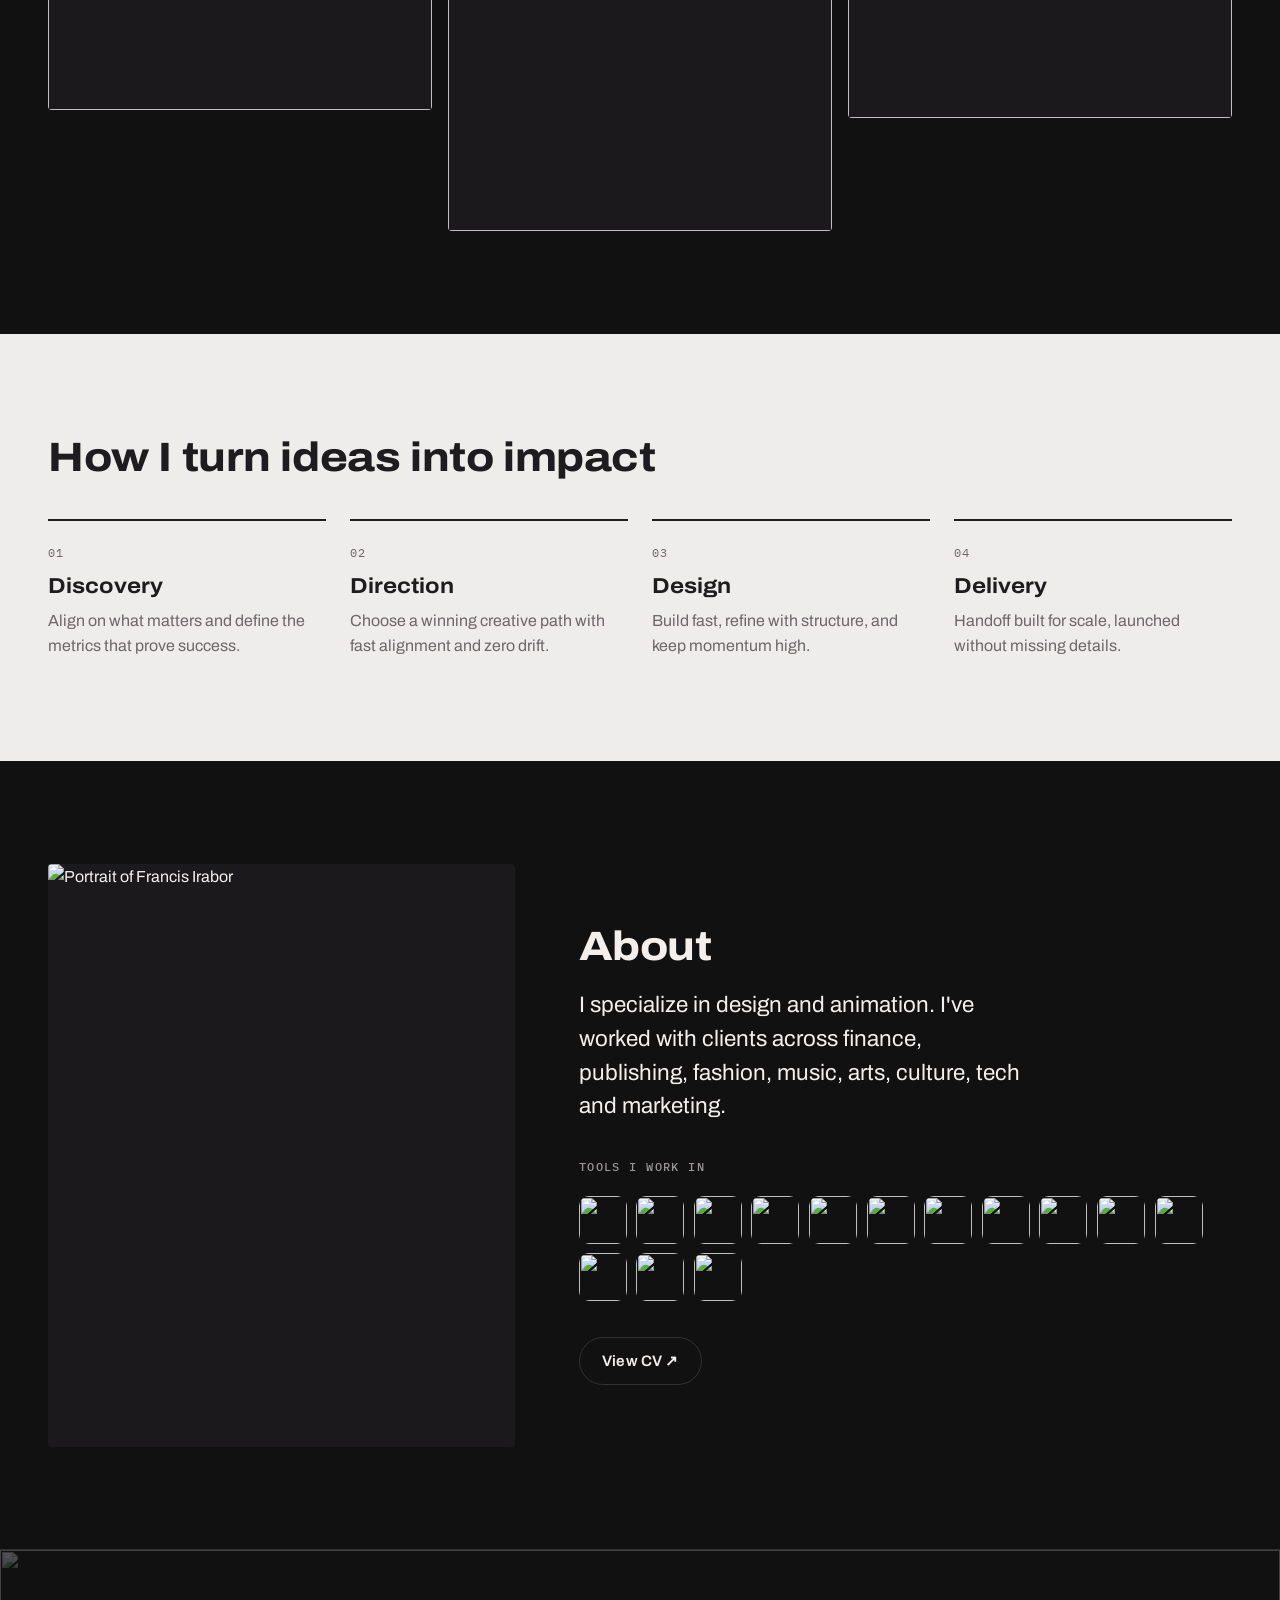
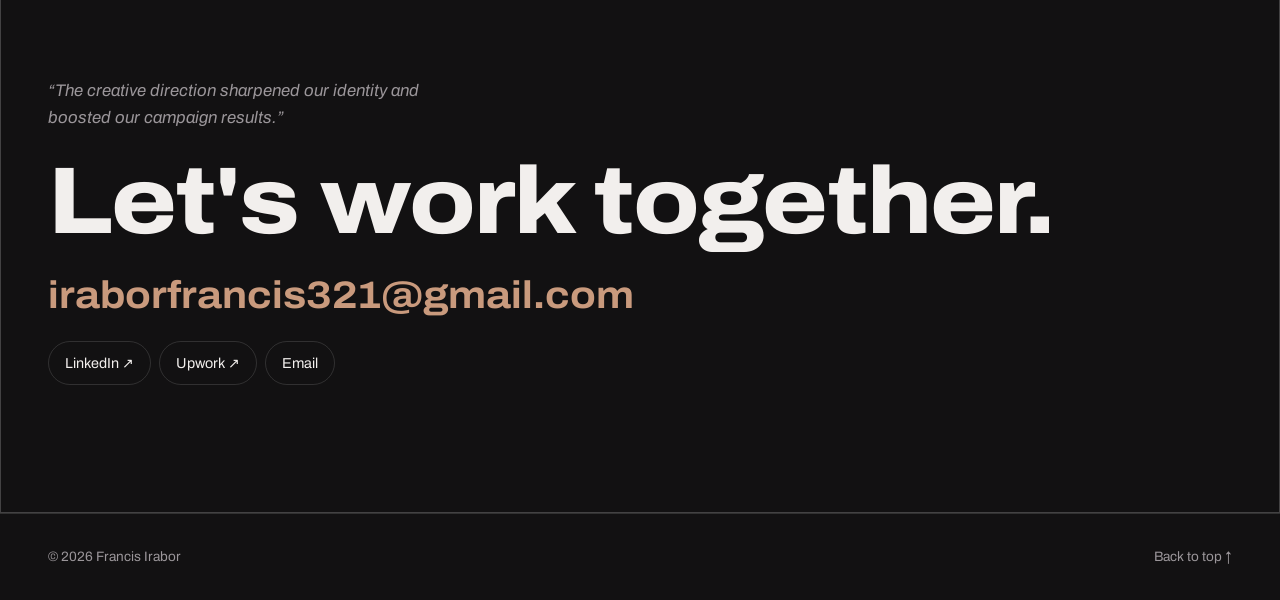
==== commit 64aea0f3: "Bust browser cache for styles and scripts Co-Authored-By: Claude Opus 5.5 <noreply@anthropic.com> Cl" ====
--- a/index.html
+++ b/index.html
@@ -12,7 +12,7 @@
 <link rel="preconnect" href="https://fonts.googleapis.com">
 <link rel="preconnect" href="https://fonts.gstatic.com" crossorigin>
 <link rel="stylesheet" href="https://fonts.googleapis.com/css2?family=Archivo:wdth,wght@62..125,400..900&family=IBM+Plex+Mono:wght@400;500&display=swap">
-<link rel="stylesheet" href="styles.css">
+<link rel="stylesheet" href="styles.css?v=2">
 </head>
 <body>
 
@@ -136,7 +136,7 @@
   <div class="lb-strip" id="lb-strip" aria-label="All pieces"></div>
 </div>
 
-<script src="works.js"></script>
-<script src="app.js"></script>
+<script src="works.js?v=2"></script>
+<script src="app.js?v=2"></script>
 </body>
 </html>
--- a/styles.css
+++ b/styles.css
@@ -24,6 +24,7 @@
 }
 
 * { box-sizing: border-box; }
+[hidden] { display: none !important; }
 html { scroll-behavior: smooth; -webkit-text-size-adjust: 100%; }
 body {
   margin: 0;
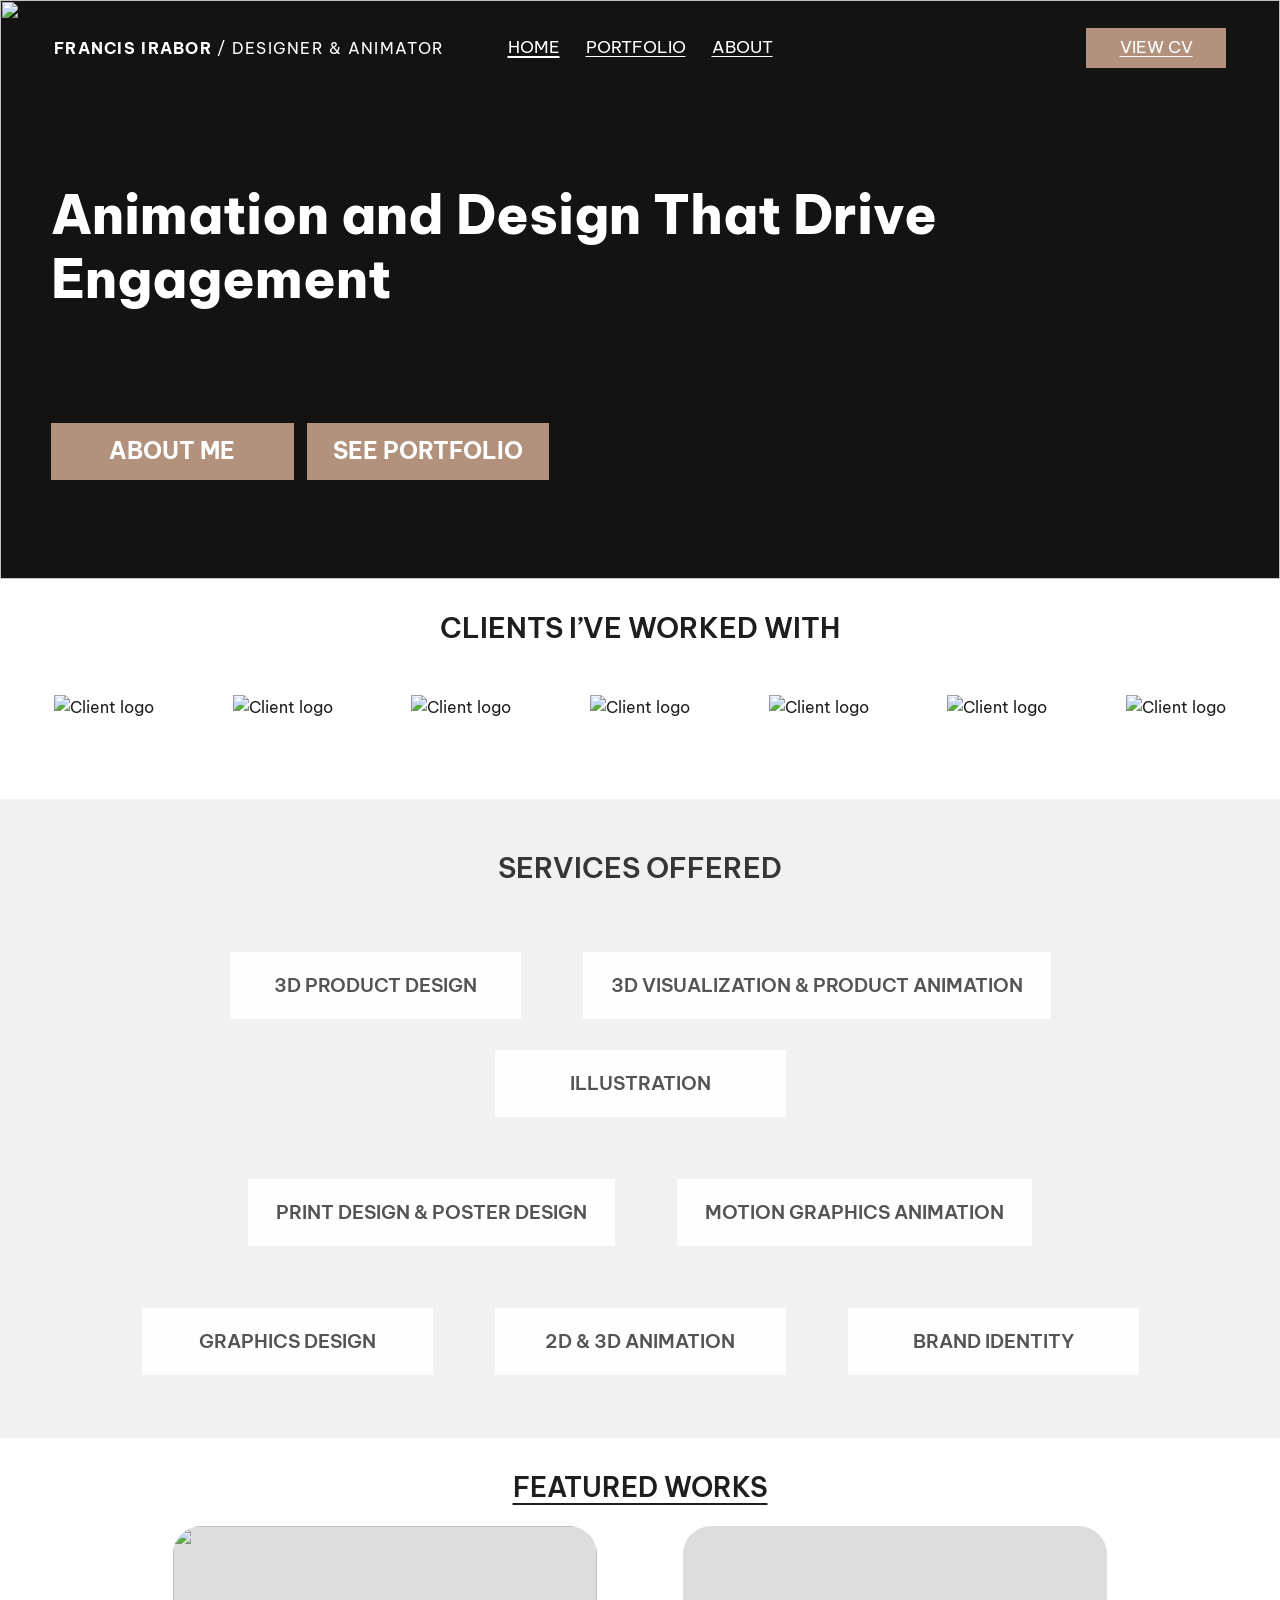
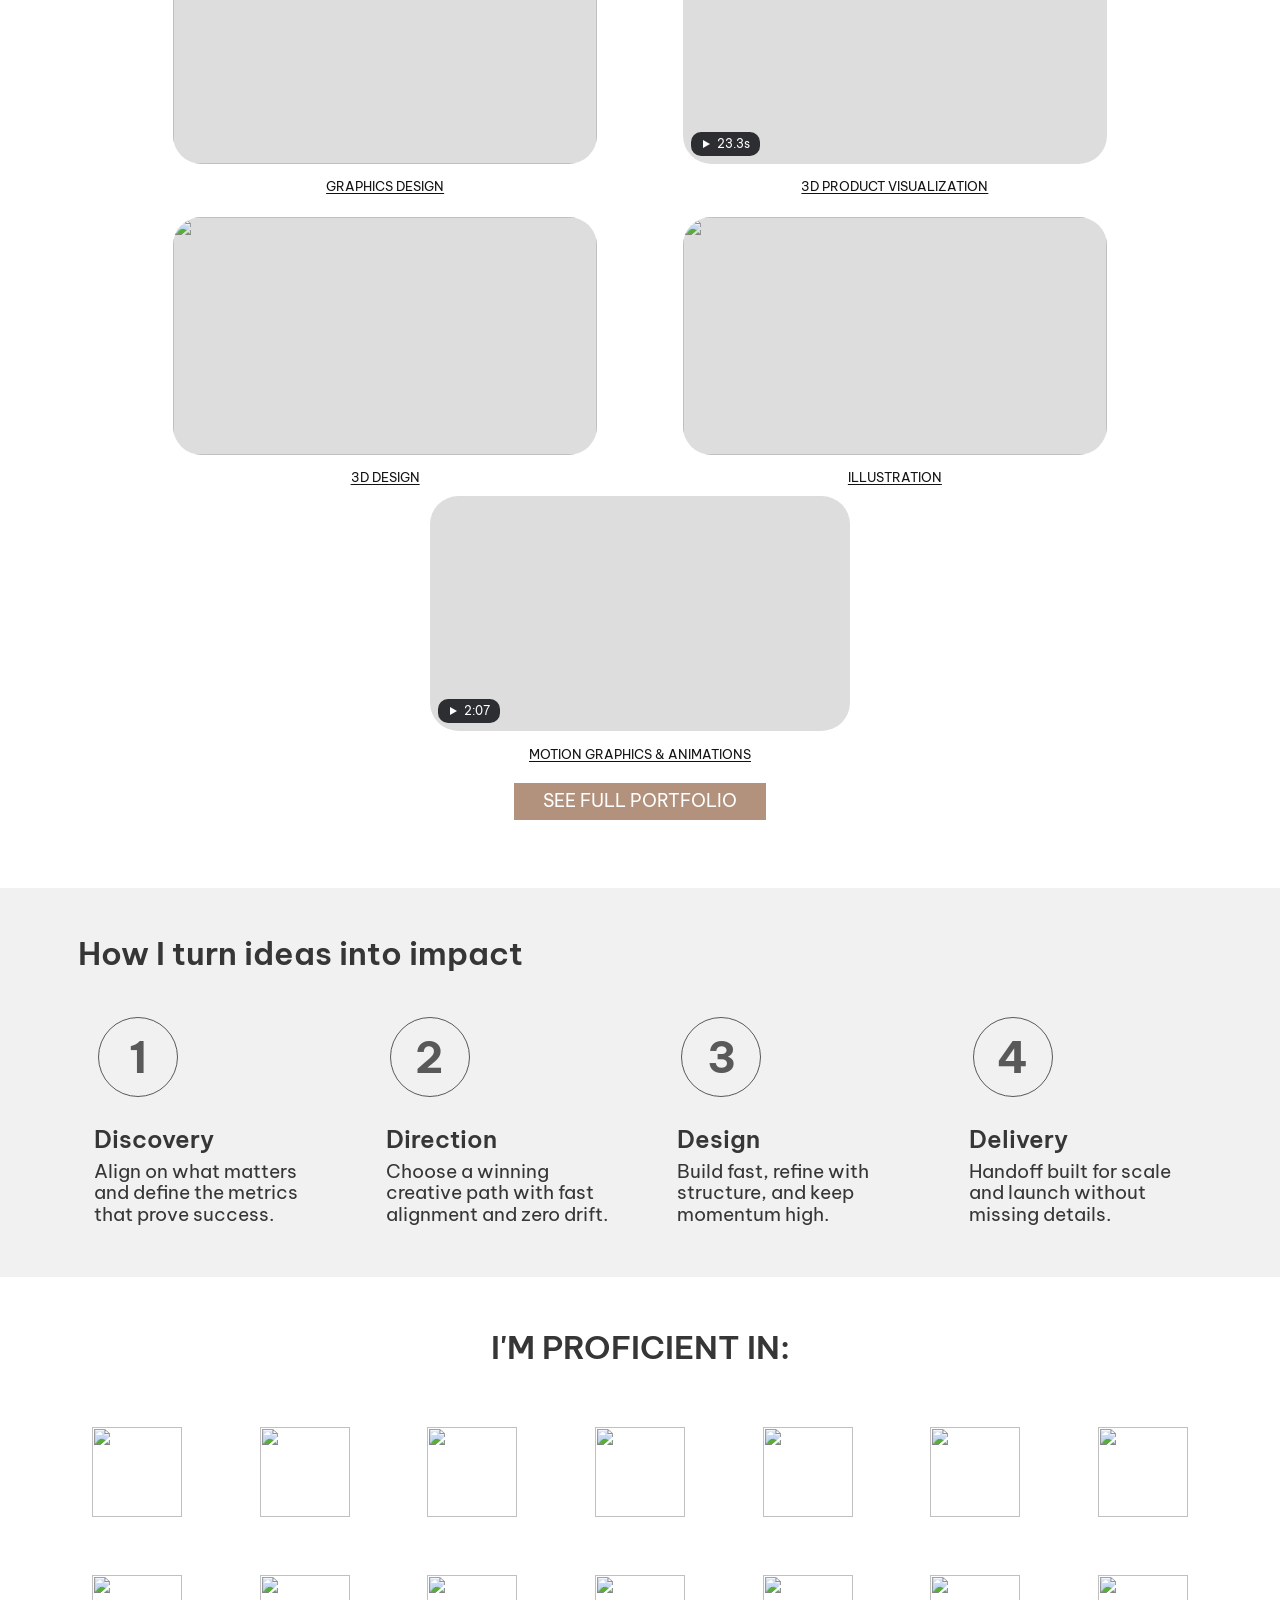
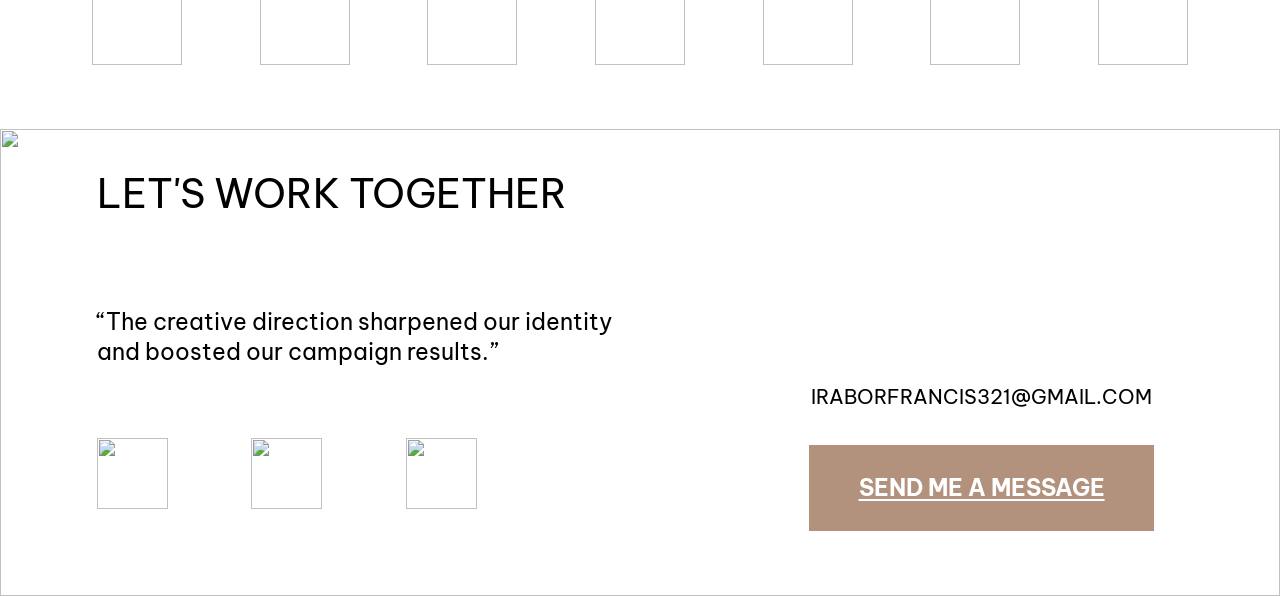
==== commit 50f886ce: "Rebuild as Home, About and Portfolio pages matching the Canva layout Keeps click-to-expand viewing w" ====
--- a/index.html
+++ b/index.html
@@ -4,139 +4,113 @@
 <meta charset="utf-8">
 <meta name="viewport" content="width=device-width, initial-scale=1, viewport-fit=cover">
 <title>Francis Irabor — Designer & Animator</title>
-<meta name="description" content="Francis Irabor is a designer and animator working in motion graphics, 3D product visualization, illustration and brand identity.">
+<meta name="description" content="Francis Irabor is a designer and animator: motion graphics, 3D product design and visualization, illustration and brand identity.">
 <meta property="og:title" content="Francis Irabor — Designer & Animator">
 <meta property="og:description" content="Animation and design that drive engagement.">
 <meta property="og:image" content="assets/media/447ab943bb53fb584e51a7de0f1eb393.png">
-<meta name="theme-color" content="#121112">
 <link rel="preconnect" href="https://fonts.googleapis.com">
 <link rel="preconnect" href="https://fonts.gstatic.com" crossorigin>
-<link rel="stylesheet" href="https://fonts.googleapis.com/css2?family=Archivo:wdth,wght@62..125,400..900&family=IBM+Plex+Mono:wght@400;500&display=swap">
-<link rel="stylesheet" href="styles.css?v=2">
+<link rel="stylesheet" href="https://fonts.googleapis.com/css2?family=Be+Vietnam+Pro:wght@400;600;700;800&display=swap">
+<link rel="stylesheet" href="styles.css?v=4">
 </head>
-<body>
+<body class="page-home">
 
-<header class="bar" id="top">
-  <a class="brand" href="#top"><strong>Francis Irabor</strong><span> / Designer &amp; Animator</span></a>
-  <nav class="nav" aria-label="Main">
-    <a href="#work">Work</a>
-    <a href="#about">About</a>
-    <a href="#contact">Contact</a>
-    <a class="nav-cv" href="https://drive.google.com/file/d/1MCZyHFvBbrgrsSab9WM0OUqfxMLtDZ3q/view?usp=drivesdk" target="_blank" rel="noopener">View CV ↗</a>
-  </nav>
+<header class="site-head on-dark">
+  <div class="head-in">
+    <a class="brand" href="index.html"><strong>Francis Irabor</strong><span> / Designer &amp; Animator</span></a>
+    <nav class="nav" aria-label="Main">
+      <a href="index.html" aria-current="page">Home</a>
+      <a href="portfolio.html">Portfolio</a>
+      <a href="about.html">About</a>
+    </nav>
+    <a class="btn head-cv" href="https://drive.google.com/file/d/1MCZyHFvBbrgrsSab9WM0OUqfxMLtDZ3q/view?usp=drivesdk" target="_blank" rel="noopener">View CV</a>
+  </div>
 </header>
 
 <main>
   <section class="hero">
-    <img class="hero-art" data-asset="media/447ab943bb53fb584e51a7de0f1eb393.png" alt="" aria-hidden="true">
-    <div class="hero-copy wrap">
-      <p class="eyebrow mono">Motion · 3D · Illustration · Brand</p>
-      <h1>Animation and design that drive <em>engagement.</em></h1>
-      <div class="hero-cta">
-        <a class="btn btn-solid" href="#work">See the work</a>
-        <a class="btn btn-line" href="#contact">Start a project</a>
+    <img class="hero-bg" data-asset="media/447ab943bb53fb584e51a7de0f1eb393.png" alt="">
+    <div class="canvas">
+      <h1 class="abs" style="--x:54;--y:193;--w:985">Animation and Design That Drive Engagement</h1>
+      <div class="abs hero-btns" style="--x:54;--y:446;--w:526">
+        <a class="btn" href="about.html">About me</a>
+        <a class="btn" href="portfolio.html">See portfolio</a>
       </div>
     </div>
   </section>
 
   <section class="clients" aria-labelledby="clients-h">
-    <div class="wrap">
-      <h2 id="clients-h" class="label">Clients I've worked with</h2>
-      <ul class="logos" id="logos"></ul>
+    <h2 id="clients-h" class="sec-title">Clients I’ve worked with</h2>
+    <ul class="logos" id="logos"></ul>
+  </section>
+
+  <section class="services" aria-labelledby="services-h">
+    <h2 id="services-h" class="sec-title">Services offered</h2>
+    <ul class="pills">
+      <li>3D product design</li>
+      <li class="wide">3D visualization &amp; product animation</li>
+      <li>Illustration</li>
+      <li class="break" aria-hidden="true"></li>
+      <li class="mid">Print design &amp; poster design</li>
+      <li class="mid">Motion graphics animation</li>
+      <li class="break" aria-hidden="true"></li>
+      <li>Graphics design</li>
+      <li>2D &amp; 3D animation</li>
+      <li>Brand identity</li>
+    </ul>
+  </section>
+
+  <section class="featured" aria-labelledby="featured-h">
+    <div class="canvas" id="featured">
+      <h2 id="featured-h" class="abs" style="--x:0;--y:32;--w:1351">Featured works</h2>
+      <a class="btn abs" style="--x:543;--y:997;--w:266" href="portfolio.html">See full portfolio</a>
     </div>
   </section>
 
-  <section class="featured wrap" aria-labelledby="featured-h">
-    <div class="sec-head">
-      <h2 id="featured-h" class="h2">Selected work</h2>
-      <a class="more" href="#work">Full portfolio →</a>
-    </div>
-    <div class="feat-grid" id="featured"></div>
+  <section class="process" aria-labelledby="process-h">
+    <h2 id="process-h">How I turn ideas into impact</h2>
+    <ol class="steps">
+      <li><div class="step-num">1</div><h3>Discovery</h3><p>Align on what matters and define the metrics that prove success.</p></li>
+      <li><div class="step-num">2</div><h3>Direction</h3><p>Choose a winning creative path with fast alignment and zero drift.</p></li>
+      <li><div class="step-num">3</div><h3>Design</h3><p>Build fast, refine with structure, and keep momentum high.</p></li>
+      <li><div class="step-num">4</div><h3>Delivery</h3><p>Handoff built for scale and launch without missing details.</p></li>
+    </ol>
   </section>
 
-  <section class="services" aria-labelledby="services-h">
-    <div class="wrap services-in">
-      <h2 id="services-h" class="h2">Services</h2>
-      <ul class="svc">
-        <li>3D product design</li>
-        <li>3D visualization &amp; product animation</li>
-        <li>Motion graphics animation</li>
-        <li>2D &amp; 3D animation</li>
-        <li>Brand identity</li>
-        <li>Graphic design</li>
-        <li>Print &amp; poster design</li>
-        <li>Illustration</li>
-      </ul>
-    </div>
-  </section>
-
-  <section class="work wrap" id="work" aria-labelledby="work-h">
-    <div class="sec-head">
-      <h2 id="work-h" class="h2">Portfolio</h2>
-      <p class="count mono" id="count"></p>
-    </div>
-    <div class="filters" role="tablist" aria-label="Filter work" id="filters"></div>
-    <p class="cat-note" id="cat-note"></p>
-    <div class="masonry" id="grid"></div>
-  </section>
-
-  <section class="process" aria-labelledby="process-h">
-    <div class="wrap">
-      <h2 id="process-h" class="h2">How I turn ideas into impact</h2>
-      <ol class="steps">
-        <li><span class="mono">01</span><h3>Discovery</h3><p>Align on what matters and define the metrics that prove success.</p></li>
-        <li><span class="mono">02</span><h3>Direction</h3><p>Choose a winning creative path with fast alignment and zero drift.</p></li>
-        <li><span class="mono">03</span><h3>Design</h3><p>Build fast, refine with structure, and keep momentum high.</p></li>
-        <li><span class="mono">04</span><h3>Delivery</h3><p>Handoff built for scale, launched without missing details.</p></li>
-      </ol>
-    </div>
-  </section>
-
-  <section class="about wrap" id="about" aria-labelledby="about-h">
-    <img class="about-photo" data-asset="media/d3cc3a8931e93b3ef50e0372a1a22fde.jpg" alt="Portrait of Francis Irabor" loading="lazy" width="1056" height="1320">
-    <div class="about-copy">
-      <h2 id="about-h" class="h2">About</h2>
-      <p class="lede">I specialize in design and animation. I've worked with clients across finance, publishing, fashion, music, arts, culture, tech and marketing.</p>
-      <h3 class="label">Tools I work in</h3>
-      <ul class="tools" id="tools"></ul>
-      <a class="btn btn-line" href="https://drive.google.com/file/d/1MCZyHFvBbrgrsSab9WM0OUqfxMLtDZ3q/view?usp=drivesdk" target="_blank" rel="noopener">View CV ↗</a>
-    </div>
+  <section class="tools" aria-labelledby="tools-h">
+    <h2 id="tools-h" class="sec-title">I'm proficient in:</h2>
+    <ul class="tool-grid" id="tools"></ul>
   </section>
 
   <section class="contact" id="contact" aria-labelledby="contact-h">
-    <img class="contact-art" data-asset="media/1b5c234012dc1e3e456450051a8c2458.png" alt="" aria-hidden="true" loading="lazy">
-    <div class="wrap contact-in">
-      <blockquote>“The creative direction sharpened our identity and boosted our campaign results.”</blockquote>
-      <h2 id="contact-h" class="h1">Let's work together.</h2>
-      <a class="mail" href="mailto:iraborfrancis321@gmail.com">iraborfrancis321@gmail.com</a>
-      <ul class="social">
-        <li><a href="https://www.linkedin.com/in/francis-irabor/" target="_blank" rel="noopener">LinkedIn ↗</a></li>
-        <li><a href="https://www.upwork.com/freelancers/~016a7653f43e068393" target="_blank" rel="noopener">Upwork ↗</a></li>
-        <li><a href="mailto:iraborfrancis321@gmail.com">Email</a></li>
-      </ul>
+    <img class="contact-bg" data-asset="media/1b5c234012dc1e3e456450051a8c2458.png" alt="" loading="lazy">
+    <div class="canvas">
+      <h2 id="contact-h" class="abs" style="--x:102;--y:37;--w:620">Let's work together</h2>
+      <p class="quote abs" style="--x:102;--y:188;--w:561">“The creative direction sharpened our identity and boosted our campaign results.”</p>
+      <div class="socials abs" style="--x:102;--y:326;--w:460">
+        <a href="mailto:iraborfrancis321@gmail.com"><img data-asset="media/7943743180d7529bf4c23de31a8e55f7.jpg" alt="">Email</a>
+        <a href="https://www.linkedin.com/in/francis-irabor/" target="_blank" rel="noopener"><img data-asset="media/8703cfd0a00c2d8097f10c7c7dd7bab1.jpg" alt="">LinkedIn</a>
+        <a href="https://www.upwork.com/freelancers/~016a7653f43e068393" target="_blank" rel="noopener"><img data-asset="media/041181512664e263e16214a79624ae55.jpg" alt="">Upwork</a>
+      </div>
+      <a class="mail abs" style="--x:854;--y:267;--w:364" href="mailto:iraborfrancis321@gmail.com">iraborfrancis321@gmail.com</a>
+      <a class="btn abs boxed" style="--x:854;--y:334;--w:364;--bh:90" href="mailto:iraborfrancis321@gmail.com">Send me a message</a>
     </div>
   </section>
 </main>
 
-<footer class="foot wrap">
-  <span>© <span id="yr"></span> Francis Irabor</span>
-  <a href="#top">Back to top ↑</a>
-</footer>
-
-<!-- Lightbox -->
 <div class="lb" id="lb" role="dialog" aria-modal="true" aria-label="Portfolio viewer" hidden>
   <div class="lb-top">
-    <p class="lb-meta mono"><span id="lb-cat"></span><span id="lb-spec"></span></p>
-    <p class="lb-count mono" id="lb-count"></p>
-    <button class="lb-btn lb-close" id="lb-close" aria-label="Close viewer">✕</button>
+    <p class="lb-cat" id="lb-cat"></p>
+    <p class="lb-count" id="lb-count"></p>
+    <button class="lb-btn" id="lb-close" aria-label="Close viewer">✕</button>
   </div>
   <div class="lb-stage" id="lb-stage"></div>
   <button class="lb-btn lb-nav lb-prev" id="lb-prev" aria-label="Previous piece">←</button>
   <button class="lb-btn lb-nav lb-next" id="lb-next" aria-label="Next piece">→</button>
-  <div class="lb-strip" id="lb-strip" aria-label="All pieces"></div>
+  <div class="lb-strip" id="lb-strip"></div>
 </div>
 
-<script src="works.js?v=2"></script>
-<script src="app.js?v=2"></script>
+<script src="works.js?v=4"></script>
+<script src="app.js?v=4"></script>
 </body>
 </html>
--- a/styles.css
+++ b/styles.css
@@ -1,286 +1,263 @@
-/* Layout: dark studio frame with two light "paper" bands (clients, process);
-   work shown as a true-aspect masonry so nothing is cropped; one copper accent
-   lifted from the hero render. Single deliberate theme. */
+/* Rebuild of the original Canva site: same pages, palette, type and layout,
+   with click-to-expand viewing and a proper phone layout.
+   Design coordinates come from the 1351px-wide Canva canvas; .canvas boxes
+   scale them with the screen through container-query units (cqw). */
 :root {
-  --ink: #121112;
-  --ink-2: #1b191b;
-  --ink-3: #2a272a;
-  --fg: #f2efed;
-  --muted: #9b969a;
-  --paper: #efedeb;
-  --paper-fg: #1e1c1e;
-  --paper-muted: #6c676b;
-  --accent: #c99a7d;
-  --line: rgba(242, 239, 237, .14);
-
-  --display: "Archivo", "Helvetica Neue", Arial, sans-serif;
-  --body: "Archivo", "Helvetica Neue", Arial, sans-serif;
-  --mono: "IBM Plex Mono", ui-monospace, "SFMono-Regular", Menlo, monospace;
-
-  --gutter: clamp(16px, 4vw, 48px);
-  --max: 1320px;
-  --radius: 4px;
-  color-scheme: dark;
+  --ink: #141314;
+  --text: #1e1e1e;
+  --heading: #373637;
+  --muted: #595959;
+  --pill-text: #545454;
+  --note: #2d5268;
+  --tan: #b2927d;
+  --tan-dark: #9c7c67;
+  --grey: #f1f1f1;
+  --white: #ffffff;
+  --font: "Be Vietnam Pro", "Helvetica Neue", Arial, sans-serif;
+  --gutter: 16px;
+  color-scheme: light;
 }
 
 * { box-sizing: border-box; }
 [hidden] { display: none !important; }
-html { scroll-behavior: smooth; -webkit-text-size-adjust: 100%; }
-body {
-  margin: 0;
-  background: var(--ink);
-  color: var(--fg);
-  font: 400 1rem/1.6 var(--body);
-  font-variation-settings: "wdth" 100;
-  overflow-x: hidden;
-}
+html { -webkit-text-size-adjust: 100%; scroll-behavior: smooth; }
+body { margin: 0; background: var(--white); color: var(--text); font: 400 1rem/1.5 var(--font); overflow-x: hidden; }
 img, video { display: block; max-width: 100%; }
 a { color: inherit; }
 button { font: inherit; color: inherit; }
-:focus-visible { outline: 2px solid var(--accent); outline-offset: 3px; }
-@media (prefers-reduced-motion: reduce) {
-  html { scroll-behavior: auto; }
-  *, *::before, *::after { transition: none !important; animation: none !important; }
-}
-
-.wrap { width: 100%; max-width: var(--max); margin-inline: auto; padding-inline: var(--gutter); }
-.mono { font-family: var(--mono); font-size: .75rem; letter-spacing: .06em; text-transform: uppercase; }
-.label {
-  font: 500 .75rem/1.4 var(--mono); letter-spacing: .12em; text-transform: uppercase;
-  color: var(--muted); margin: 0 0 1.5rem;
-}
-.h1, h1 {
-  font-family: var(--display); font-weight: 800; font-variation-settings: "wdth" 112;
-  font-size: clamp(2.6rem, 7.4vw, 6.4rem); line-height: .98; letter-spacing: -.02em;
-  margin: 0; text-wrap: balance;
-}
-.h2 {
-  font-family: var(--display); font-weight: 750; font-variation-settings: "wdth" 112;
-  font-size: clamp(1.6rem, 3.2vw, 2.6rem); line-height: 1.05; letter-spacing: -.01em;
-  margin: 0; text-wrap: balance;
-}
-h1 em { font-style: normal; color: var(--accent); }
+:focus-visible { outline: 2px solid var(--tan); outline-offset: 3px; }
+@media (prefers-reduced-motion: reduce) { html { scroll-behavior: auto; } *, *::before, *::after { transition: none !important; animation: none !important; } }
+
+/* A section drawn on the original canvas grid. */
+.canvas { position: relative; width: 100%; max-width: 1351px; margin-inline: auto; container-type: inline-size; aspect-ratio: 1351 / var(--h); }
+.abs { position: absolute; left: calc(var(--x) / 13.51 * 1cqw); top: calc(var(--y) / 13.51 * 1cqw); width: calc(var(--w) / 13.51 * 1cqw); }
+.abs.boxed { height: calc(var(--bh) / 13.51 * 1cqw); }
 
 /* Buttons */
 .btn {
-  display: inline-flex; align-items: center; justify-content: center; gap: .5em;
-  min-height: 48px; padding: .75rem 1.4rem; border-radius: 999px;
-  font: 600 .95rem/1 var(--body); text-decoration: none; letter-spacing: .01em;
-  transition: background .2s, color .2s, border-color .2s;
-}
-.btn-solid { background: var(--fg); color: var(--ink); }
-.btn-solid:hover { background: var(--accent); }
-.btn-line { border: 1px solid var(--line); }
-.btn-line:hover { border-color: var(--fg); }
-
-/* Header */
-.bar {
-  position: sticky; top: env(safe-area-inset-top, 0px); z-index: 20;
-  display: flex; align-items: center; justify-content: space-between; gap: 1rem;
-  padding: .9rem var(--gutter);
-  background: rgba(18, 17, 18, .82); backdrop-filter: blur(12px); -webkit-backdrop-filter: blur(12px);
-  border-bottom: 1px solid var(--line);
-}
-.brand { text-decoration: none; text-transform: uppercase; font-size: .85rem; letter-spacing: .04em; white-space: nowrap; }
-.brand span { color: var(--muted); }
-.nav { display: flex; gap: clamp(.9rem, 2.4vw, 2rem); font-size: .85rem; text-transform: uppercase; letter-spacing: .06em; }
-.nav a { text-decoration: none; color: var(--muted); transition: color .2s; padding-block: .4rem; }
-.nav a:hover { color: var(--fg); }
-.nav-cv { color: var(--fg) !important; }
-@media (max-width: 640px) {
-  .brand span { display: none; }
-  .nav { gap: .9rem; font-size: .78rem; }
-  .nav-cv { display: none; }
-}
-
-/* Hero */
-.hero { position: relative; overflow: hidden; padding-block: clamp(5rem, 14vw, 10rem) clamp(4rem, 9vw, 7rem); }
-.hero-art {
-  position: absolute; inset: 0; width: 100%; height: 100%; object-fit: cover; object-position: 70% 50%;
-  opacity: .9;
-}
-.hero::after { content: ""; position: absolute; inset: 0; background: linear-gradient(90deg, rgba(18,17,18,.88) 0%, rgba(18,17,18,.45) 60%, rgba(18,17,18,.1) 100%); }
-.hero-copy { position: relative; z-index: 1; }
-.hero h1 { max-width: 13ch; }
-.eyebrow { color: var(--muted); margin: 0 0 1.5rem; }
-.hero-cta { display: flex; flex-wrap: wrap; gap: .75rem; margin-top: 2.5rem; }
-
-/* Clients — light band */
-.clients { background: var(--paper); color: var(--paper-fg); padding-block: 3rem; }
-.clients .label { color: var(--paper-muted); }
-.logos {
-  list-style: none; margin: 0; padding: 0;
-  display: grid; grid-template-columns: repeat(auto-fit, minmax(110px, 1fr)); gap: 2rem 2.5rem; align-items: center;
-}
-.logos img { max-height: 40px; width: auto; margin-inline: auto; filter: grayscale(1); opacity: .8; transition: filter .3s, opacity .3s; }
-.logos img:hover { filter: none; opacity: 1; }
-
-/* Section heads */
-.sec-head { display: flex; align-items: baseline; justify-content: space-between; gap: 1rem; flex-wrap: wrap; margin-bottom: 2rem; }
-.more { text-decoration: none; color: var(--muted); font-size: .9rem; }
-.more:hover { color: var(--fg); }
-.featured, .work { padding-block: clamp(4rem, 8vw, 7rem); }
-
-/* Tiles (shared by featured + grid) */
-.tile {
-  position: relative; display: block; width: 100%; padding: 0; border: 0; cursor: zoom-in;
-  background: var(--ink-2); border-radius: var(--radius); overflow: hidden;
-  aspect-ratio: var(--r, 1); max-width: 100%;
-}
-.tile img, .tile video { width: 100%; height: 100%; object-fit: cover; transition: transform .6s cubic-bezier(.2,.7,.2,1); }
+  display: inline-flex; align-items: center; justify-content: center; text-align: center;
+  background: var(--tan); color: var(--white); text-decoration: none; text-transform: uppercase;
+  font-weight: 700; transition: background .2s;
+}
+.btn:hover { background: var(--tan-dark); }
+
+/* ---------- Header ---------- */
+.site-head { position: relative; z-index: 5; }
+.head-in { max-width: 1351px; margin-inline: auto; display: grid; grid-template-columns: 1fr auto 1fr; align-items: center; gap: 16px; padding: 28px 54px 0; }
+.brand { font-size: 16px; letter-spacing: .08em; text-transform: uppercase; text-decoration: none; white-space: nowrap; }
+.brand strong { font-weight: 700; }
+.nav { display: flex; gap: 26px; font-size: 17.33px; text-transform: uppercase; }
+.nav a { text-decoration: underline; text-underline-offset: 3px; }
+.nav a[aria-current="page"] { text-decoration-thickness: 2px; }
+.head-cv { justify-self: end; width: 140px; height: 40px; font-size: 17.33px; font-weight: 400; text-decoration: underline; text-underline-offset: 3px; }
+.site-head.on-dark { position: absolute; inset: 0 0 auto; color: var(--white); }
+.site-head.on-light { color: var(--text); height: 89px; }
+.site-head.on-light .head-cv { display: none; }
+
+/* ---------- Home: hero ---------- */
+.hero { position: relative; background: var(--ink); color: var(--white); overflow: hidden; }
+.hero-bg { position: absolute; inset: 0; width: 100%; height: 100%; object-fit: cover; }
+.hero .canvas { --h: 611; }
+.hero h1 { font-weight: 800; font-size: calc(56 / 13.51 * 1cqw); line-height: 1.2; margin: 0; }
+.hero .btn { height: calc(61 / 13.51 * 1cqw); font-size: calc(24 / 13.51 * 1cqw); }
+
+/* ---------- Home: clients ---------- */
+.clients { padding: 28px 54px 64px; text-align: center; }
+.sec-title { margin: 0; font-weight: 600; font-size: 28px; color: var(--text); text-transform: uppercase; }
+.logos { list-style: none; margin: 46px auto 0; padding: 0; max-width: 1240px; display: flex; flex-wrap: wrap; justify-content: space-between; align-items: center; gap: 24px 32px; }
+.logos img { height: 40px; width: auto; max-width: 170px; object-fit: contain; }
+
+/* ---------- Home: services ---------- */
+.services { background: var(--grey); padding: 48px 54px 63px; text-align: center; }
+.services .sec-title { color: var(--heading); }
+.pills { list-style: none; margin: 63px auto 0; padding: 0; max-width: 1180px; display: flex; flex-wrap: wrap; justify-content: center; gap: 31px 62px; }
+.pills li {
+  min-width: 291px; height: 67px; padding: 0 28px; display: flex; align-items: center; justify-content: center;
+  background: #fefefe; color: var(--pill-text); font-weight: 600; font-size: 18.67px; text-transform: uppercase;
+}
+.pills .wide { min-width: 445px; }
+.pills .mid { min-width: 354px; }
+.pills .break { flex-basis: 100%; height: 0; min-width: 0; padding: 0; background: none; }
+
+/* ---------- Home: featured ---------- */
+.featured .canvas { --h: 1108; }
+.featured h2 { margin: 0; text-align: center; font-weight: 600; font-size: calc(28 / 13.51 * 1cqw); text-decoration: underline; text-underline-offset: 6px; text-transform: uppercase; }
+.card { height: calc(var(--ch) / 13.51 * 1cqw); border-radius: calc(30 / 13.51 * 1cqw); overflow: hidden; }
+.card .tile { width: 100%; height: 100%; }
+.card-label { text-align: center; font-size: calc(13.33 / 13.51 * 1cqw); color: var(--ink); text-transform: uppercase; text-underline-offset: 2px; }
+.featured .btn { height: calc(40 / 13.51 * 1cqw); font-size: calc(18.67 / 13.51 * 1cqw); font-weight: 400; }
+
+/* ---------- Home: process ---------- */
+.process { background: var(--grey); color: var(--heading); padding: 41px 78px 52px; }
+.process h2 { margin: 0; font-weight: 600; font-size: 32px; }
+.steps { list-style: none; margin: 40px 0 0; padding: 0 0 0 16px; display: grid; grid-template-columns: repeat(4, minmax(0, 1fr)); gap: 32px 58px; }
+.step-num {
+  width: 80px; height: 80px; margin-left: 4px; border: 1.5px solid var(--muted); border-radius: 50%;
+  display: grid; place-items: center; font-weight: 700; font-size: 42.67px; color: var(--muted);
+}
+.steps h3 { margin: 24px 0 4px; font-weight: 600; font-size: 24px; }
+.steps p { margin: 0; font-size: 18.67px; line-height: 1.15; max-width: 253px; }
+
+/* ---------- Home: tools ---------- */
+.tools { padding: 46px 54px 64px; text-align: center; }
+.tools .sec-title { font-size: 32px; color: var(--heading); }
+.tool-grid { list-style: none; margin: 56px auto 0; padding: 0; max-width: 1150px; display: grid; grid-template-columns: repeat(7, minmax(0, 1fr)); gap: 58px 24px; justify-items: center; }
+.tool-grid img { width: 90px; height: 90px; object-fit: cover; }
+
+/* ---------- Contact (all pages) ---------- */
+.contact { position: relative; overflow: hidden; }
+.contact-bg { position: absolute; inset: 0; width: 100%; height: 100%; object-fit: cover; object-position: center 40%; }
+.contact .canvas { --h: 493; }
+.contact h2 { margin: 0; font-weight: 400; font-size: calc(42.67 / 13.51 * 1cqw); text-transform: uppercase; color: #000; }
+.contact .quote { margin: 0; font-size: calc(24 / 13.51 * 1cqw); color: #000; line-height: 1.3; }
+.socials { display: flex; gap: calc(87 / 13.51 * 1cqw); }
+.socials a { display: flex; flex-direction: column; align-items: center; gap: calc(8 / 13.51 * 1cqw); color: var(--white); font-size: calc(19 / 13.51 * 1cqw); text-underline-offset: 3px; }
+.socials img { width: calc(75 / 13.51 * 1cqw); height: calc(75 / 13.51 * 1cqw); }
+.contact .mail { text-align: center; font-size: calc(21.33 / 13.51 * 1cqw); color: #000; text-transform: uppercase; text-decoration: none; overflow-wrap: anywhere; user-select: all; }
+.contact .btn { height: calc(90 / 13.51 * 1cqw); font-size: calc(24 / 13.51 * 1cqw); text-decoration: underline; text-underline-offset: 3px; }
+.page-about .contact h2, .page-portfolio .contact h2 { font-size: calc(61 / 13.51 * 1cqw); }
+.page-about .contact .quote, .page-portfolio .contact .quote { font-size: calc(32 / 13.51 * 1cqw); }
+
+/* ---------- About ---------- */
+.about .canvas { --h: 760; }
+.about-photo { overflow: hidden; }
+.about-photo img { width: 100%; height: 100%; object-fit: cover; object-position: center 20%; }
+.about h1 { margin: 0; font-weight: 700; font-size: calc(64 / 13.51 * 1cqw); color: var(--muted); }
+.about .bio { margin: 0; font-size: calc(24 / 13.51 * 1cqw); line-height: 1.3; }
+.about .btn { height: calc(55 / 13.51 * 1cqw); font-size: calc(24 / 13.51 * 1cqw); font-weight: 600; }
+
+/* ---------- Portfolio ---------- */
+.folio-sec.grey { background: var(--grey); }
+.folio-sec h2 { margin: 0; font-weight: 400; font-size: calc(61 / 13.51 * 1cqw); line-height: 1.13; color: #000; text-transform: uppercase; }
+.folio-sec .note { margin: 0; font-size: calc(17.33 / 13.51 * 1cqw); color: var(--note); line-height: 1.35; }
+.frame { overflow: hidden; }
+
+/* ---------- Tiles (any clickable piece) ---------- */
+.tile { position: relative; display: block; width: 100%; height: 100%; padding: 0; border: 0; background: #ddd; cursor: zoom-in; overflow: hidden; }
+.tile img, .tile video { width: 100%; height: 100%; object-fit: cover; transition: transform .5s cubic-bezier(.2,.7,.2,1); }
 .tile:hover img, .tile:hover video { transform: scale(1.03); }
-.tile .tag {
-  position: absolute; left: .6rem; bottom: .6rem; display: inline-flex; align-items: center; gap: .4em;
-  padding: .3rem .55rem; border-radius: 999px; background: rgba(18,17,18,.72); backdrop-filter: blur(6px);
-  font: 500 .68rem/1 var(--mono); letter-spacing: .06em; text-transform: uppercase; color: var(--fg);
-  pointer-events: none;
-}
-.tile .play {
-  position: absolute; inset: 0; margin: auto; width: 56px; height: 56px; border-radius: 50%;
-  display: grid; place-items: center; background: rgba(242,239,237,.92); color: var(--ink);
-  font-size: 1.1rem; padding-left: 3px; pointer-events: none; transition: opacity .25s, transform .25s;
-}
-.tile.is-previewing .play { opacity: 0; transform: scale(.85); }
-
-/* Featured: editorial asymmetric grid */
-.feat-grid { display: grid; grid-template-columns: repeat(12, 1fr); gap: clamp(.6rem, 1.2vw, 1rem); }
-.feat-grid > :nth-child(1) { grid-column: span 8; }
-.feat-grid > :nth-child(2) { grid-column: span 4; }
-.feat-grid > :nth-child(3) { grid-column: span 4; }
-.feat-grid > :nth-child(4) { grid-column: span 8; }
-.feat-grid > :nth-child(5) { grid-column: span 5; }
-.feat-grid > :nth-child(6) { grid-column: span 7; }
-.feat-grid .tile { aspect-ratio: auto; height: 100%; min-height: 220px; }
-@media (max-width: 760px) {
-  .feat-grid { grid-template-columns: 1fr 1fr; }
-  .feat-grid > * { grid-column: span 1 !important; }
-  .feat-grid > :nth-child(1), .feat-grid > :nth-child(4) { grid-column: span 2 !important; }
-  .feat-grid .tile { min-height: 160px; aspect-ratio: 1; height: auto; }
-  .feat-grid > :nth-child(1) .tile, .feat-grid > :nth-child(4) .tile { aspect-ratio: 16/9; }
-}
-
-/* Services */
-.services { border-block: 1px solid var(--line); padding-block: clamp(3.5rem, 7vw, 6rem); }
-.services-in { display: grid; grid-template-columns: minmax(0, 1fr) minmax(0, 2fr); gap: 2rem; }
-.svc { list-style: none; margin: 0; padding: 0; display: grid; grid-template-columns: repeat(2, minmax(0, 1fr)); column-gap: 2rem; }
-.svc li {
-  padding-block: .9rem; border-bottom: 1px solid var(--line);
-  font: 600 clamp(1rem, 1.6vw, 1.2rem)/1.3 var(--display); font-variation-settings: "wdth" 108;
-}
-@media (max-width: 760px) {
-  .services-in { grid-template-columns: 1fr; }
-  .svc { grid-template-columns: 1fr; }
-}
-
-/* Work */
-.count { color: var(--muted); margin: 0; }
-.filters {
-  display: flex; gap: .5rem; overflow-x: auto; scrollbar-width: none; padding-bottom: .25rem;
-  margin-inline: calc(var(--gutter) * -1); padding-inline: var(--gutter);
-  scroll-snap-type: x proximity;
-}
-.filters::-webkit-scrollbar { display: none; }
-.chip {
-  flex: none; scroll-snap-align: start; min-height: 40px; padding: .55rem 1rem; border-radius: 999px;
-  border: 1px solid var(--line); background: transparent; cursor: pointer;
-  font: 500 .85rem/1 var(--body); color: var(--muted); white-space: nowrap; transition: all .2s;
-}
-.chip:hover { color: var(--fg); border-color: var(--fg); }
-.chip[aria-selected="true"] { background: var(--fg); color: var(--ink); border-color: var(--fg); }
-.chip sup { font-family: var(--mono); font-size: .65rem; margin-left: .3em; opacity: .7; }
-.cat-note { color: var(--muted); margin: 1rem 0 1.75rem; min-height: 1.6em; font-size: .95rem; }
-
-.masonry { display: flex; gap: clamp(.6rem, 1.2vw, 1rem); align-items: flex-start; }
-.masonry .col { flex: 1 1 0; min-width: 0; display: flex; flex-direction: column; gap: clamp(.6rem, 1.2vw, 1rem); }
-.masonry .tile { animation: rise .5s cubic-bezier(.2,.7,.2,1) both; }
-@keyframes rise { from { transform: translateY(10px); opacity: .4; } to { transform: none; opacity: 1; } }
-
-/* Process — light band */
-.process { background: var(--paper); color: var(--paper-fg); padding-block: clamp(4rem, 8vw, 6.5rem); }
-.steps { list-style: none; margin: 2.5rem 0 0; padding: 0; display: grid; grid-template-columns: repeat(4, minmax(0, 1fr)); gap: 1.5rem; counter-reset: s; }
-.steps li { border-top: 2px solid var(--paper-fg); padding-top: 1.1rem; }
-.steps .mono { color: var(--paper-muted); }
-.steps h3 { font: 700 1.35rem/1.2 var(--display); font-variation-settings: "wdth" 110; margin: .6rem 0 .5rem; }
-.steps p { margin: 0; color: var(--paper-muted); max-width: 30ch; }
-@media (max-width: 900px) { .steps { grid-template-columns: repeat(2, minmax(0, 1fr)); gap: 2rem 1.5rem; } }
-@media (max-width: 480px) { .steps { grid-template-columns: 1fr; } }
-
-/* About */
-.about { display: grid; grid-template-columns: minmax(0, 5fr) minmax(0, 7fr); gap: clamp(2rem, 5vw, 5rem); align-items: center; padding-block: clamp(4rem, 8vw, 7rem); }
-.about-photo { width: 100%; height: auto; aspect-ratio: 4/5; object-fit: cover; border-radius: var(--radius); background: var(--ink-2); }
-.about-copy { display: flex; flex-direction: column; align-items: flex-start; gap: 1.25rem; }
-.lede { font-size: clamp(1.15rem, 1.8vw, 1.4rem); line-height: 1.5; max-width: 34ch; margin: 0 0 1rem; }
-.about-copy .label { margin: 0; }
-.tools { list-style: none; margin: 0 0 1rem; padding: 0; display: flex; flex-wrap: wrap; gap: .6rem; }
-.tools img { width: 48px; height: 48px; border-radius: 10px; object-fit: cover; }
-@media (max-width: 760px) { .about { grid-template-columns: 1fr; } .about-photo { max-width: 420px; } }
-
-/* Contact */
-.contact { position: relative; overflow: hidden; padding-block: clamp(5rem, 10vw, 8rem); border-top: 1px solid var(--line); }
-.contact-art { position: absolute; inset: 0; width: 100%; height: 100%; object-fit: cover; opacity: .28; }
-.contact-in { position: relative; display: flex; flex-direction: column; gap: 1.5rem; }
-blockquote { margin: 0; max-width: 40ch; color: var(--muted); font-size: 1.05rem; font-style: italic; }
-.mail {
-  font: 700 clamp(1.1rem, 3.6vw, 2.4rem)/1.15 var(--display); font-variation-settings: "wdth" 110;
-  color: var(--accent); text-decoration: none; overflow-wrap: anywhere; user-select: all;
-}
-.mail:hover { text-decoration: underline; text-underline-offset: .15em; }
-.social { list-style: none; margin: 0; padding: 0; display: flex; flex-wrap: wrap; gap: .5rem; }
-.social a { display: inline-flex; min-height: 44px; align-items: center; padding: .5rem 1rem; border: 1px solid var(--line); border-radius: 999px; text-decoration: none; font-size: .9rem; }
-.social a:hover { border-color: var(--fg); }
-
-.foot { display: flex; justify-content: space-between; gap: 1rem; padding-block: 2rem; color: var(--muted); font-size: .85rem; border-top: 1px solid var(--line); }
-.foot a { text-decoration: none; }
+.tile .chip {
+  position: absolute; left: 8px; bottom: 8px; display: inline-flex; align-items: center; gap: 6px;
+  padding: 6px 10px; border-radius: 10px; background: rgba(15, 16, 21, .85); color: var(--white);
+  font-size: 12px; line-height: 1; pointer-events: none; font-variant-numeric: tabular-nums;
+}
+.tile .chip svg { width: 10px; height: 10px; fill: currentColor; }
+.tile.is-previewing .chip { opacity: 0; }
 
 /* ---------- Lightbox ---------- */
 body.lb-open { overflow: hidden; }
 .lb {
-  position: fixed; inset: 0; z-index: 100; background: #0b0a0b;
+  position: fixed; inset: 0; z-index: 100; background: #0b0a0b; color: var(--white);
   display: grid; grid-template-rows: auto minmax(0, 1fr) auto;
   padding: env(safe-area-inset-top, 0px) env(safe-area-inset-right, 0px) env(safe-area-inset-bottom, 0px) env(safe-area-inset-left, 0px);
   animation: fade .2s ease both;
 }
 @keyframes fade { from { opacity: 0; } to { opacity: 1; } }
-.lb-top { display: grid; grid-template-columns: minmax(0, 1fr) auto auto; align-items: center; gap: 1rem; padding: .75rem var(--gutter); }
-.lb-meta { margin: 0; color: var(--muted); display: flex; flex-wrap: wrap; gap: .25rem 1rem; }
-.lb-meta span:first-child { color: var(--fg); }
-.lb-count { margin: 0; color: var(--muted); font-variant-numeric: tabular-nums; }
+.lb-top { display: grid; grid-template-columns: minmax(0, 1fr) auto auto; align-items: center; gap: 16px; padding: 12px 20px; }
+.lb-cat { margin: 0; font-size: 14px; text-transform: uppercase; letter-spacing: .06em; }
+.lb-count { margin: 0; font-size: 13px; color: #a7a3a6; font-variant-numeric: tabular-nums; }
 .lb-stage { position: relative; min-height: 0; overflow: hidden; touch-action: pan-y; }
-.lb-stage img, .lb-stage video {
-  max-width: 100%; max-height: 100%; width: auto; height: auto; object-fit: contain;
-  border-radius: 2px; background: #000; user-select: none; -webkit-user-drag: none;
-}
-/* The slide is pinned to the stage box so tall 9:16 pieces scale down to fit
-   instead of spilling off screen. */
-.lb-stage .slide {
-  position: absolute; inset: 0 clamp(8px, 7vw, 96px);
-  display: flex; align-items: center; justify-content: center;
-  animation: slideIn .28s cubic-bezier(.2,.7,.2,1) both;
-}
+.lb-stage .slide { position: absolute; inset: 0 clamp(8px, 7vw, 96px); display: flex; align-items: center; justify-content: center; animation: slideIn .28s cubic-bezier(.2,.7,.2,1) both; }
 .lb-stage .slide.from-left { animation-name: slideInL; }
 @keyframes slideIn { from { opacity: 0; transform: translateX(24px); } to { opacity: 1; transform: none; } }
 @keyframes slideInL { from { opacity: 0; transform: translateX(-24px); } to { opacity: 1; transform: none; } }
+.lb-stage img, .lb-stage video { max-width: 100%; max-height: 100%; width: auto; height: auto; object-fit: contain; background: #000; user-select: none; -webkit-user-drag: none; }
 .lb-btn {
-  border: 1px solid var(--line); background: rgba(27,25,27,.8); border-radius: 50%;
-  width: 48px; height: 48px; display: grid; place-items: center; cursor: pointer; font-size: 1.05rem;
-  transition: background .2s, border-color .2s;
-}
-.lb-btn:hover { background: var(--fg); color: var(--ink); border-color: var(--fg); }
+  width: 48px; height: 48px; border-radius: 50%; display: grid; place-items: center; cursor: pointer;
+  border: 1px solid rgba(255,255,255,.18); background: rgba(30,28,30,.85); color: var(--white); font-size: 18px;
+  transition: background .2s;
+}
+.lb-btn:hover { background: var(--tan); border-color: var(--tan); }
 .lb-nav { position: absolute; top: 50%; transform: translateY(-50%); z-index: 2; }
-.lb-prev { left: max(12px, env(safe-area-inset-left, 0px)); }
-.lb-next { right: max(12px, env(safe-area-inset-right, 0px)); }
-.lb-strip {
-  display: flex; gap: 6px; overflow-x: auto; padding: .75rem var(--gutter) 1rem; scrollbar-width: none;
-}
+.lb-prev { left: 12px; }
+.lb-next { right: 12px; }
+.lb-strip { display: flex; gap: 6px; overflow-x: auto; padding: 10px 20px 16px; scrollbar-width: none; }
 .lb-strip::-webkit-scrollbar { display: none; }
-.lb-strip button {
-  flex: none; width: 56px; height: 40px; padding: 0; border: 1px solid transparent; border-radius: 3px;
-  overflow: hidden; background: var(--ink-3); cursor: pointer; opacity: .45; transition: opacity .2s, border-color .2s;
-}
+.lb-strip button { flex: none; width: 56px; height: 40px; padding: 0; border: 1px solid transparent; overflow: hidden; background: #2a272a; opacity: .45; cursor: pointer; transition: opacity .2s; }
 .lb-strip button:hover { opacity: .8; }
-.lb-strip button[aria-current="true"] { opacity: 1; border-color: var(--fg); }
+.lb-strip button[aria-current="true"] { opacity: 1; border-color: var(--white); }
 .lb-strip img, .lb-strip video { width: 100%; height: 100%; object-fit: cover; pointer-events: none; }
-@media (max-width: 640px) {
-  .lb-nav { top: auto; bottom: 76px; transform: none; width: 44px; height: 44px; }
+
+/* ---------- Tablet ---------- */
+@media (max-width: 1100px) {
+  .head-in { padding-inline: 24px; }
+  .pills li, .pills .wide, .pills .mid { min-width: 0; }
+  .pills .break { display: none; }
+  .tool-grid { grid-template-columns: repeat(7, minmax(0, 1fr)); gap: 32px 12px; }
+  .tool-grid img { width: 64px; height: 64px; }
+}
+
+/* ---------- Phone: same content, stacked so nothing is tiny or clipped ---------- */
+@media (max-width: 760px) {
+  .head-in { grid-template-columns: 1fr auto; padding: 18px var(--gutter) 0; gap: 10px 12px; }
+  .brand { font-size: 13px; }
+  .brand span { display: none; }
+  .nav { grid-column: 1 / -1; grid-row: 2; gap: 20px; font-size: 14px; }
+  .head-cv { width: auto; height: 34px; padding: 0 14px; font-size: 13px; }
+  .site-head.on-light { height: auto; padding-bottom: 12px; }
+
+  .canvas { aspect-ratio: auto; container-type: normal; max-width: none; padding: 32px var(--gutter); display: flex; flex-direction: column; gap: 16px; }
+  .abs, .abs.boxed { position: static; width: auto; height: auto; }
+
+  .hero .canvas { padding-top: 140px; padding-bottom: 48px; }
+  .hero h1 { font-size: 34px; }
+  .hero .hero-btns { display: flex; gap: 10px; margin-top: 8px; }
+  .hero .btn { height: 48px; flex: 1; font-size: 16px; }
+
+  .clients { padding: 32px var(--gutter) 40px; }
+  .sec-title, .tools .sec-title { font-size: 20px; }
+  .logos { justify-content: center; gap: 22px 28px; margin-top: 28px; }
+  .logos img { height: 28px; max-width: 120px; }
+
+  .services { padding: 36px var(--gutter) 40px; }
+  .pills { margin-top: 28px; gap: 10px; }
+  .pills li { height: 48px; font-size: 13px; padding: 0 14px; flex: 1 1 auto; }
+
+  .featured h2 { font-size: 22px; }
+  .featured .card-wrap { display: flex; flex-direction: column; gap: 8px; }
+  .card { height: auto; aspect-ratio: 447 / 251; border-radius: 20px; }
+  .card-label { margin-top: 0 !important; }
+  .card-label { font-size: 12px; }
+  .featured .btn { height: 48px; font-size: 15px; align-self: center; padding: 0 24px; }
+
+  .process { padding: 36px var(--gutter) 40px; }
+  .process h2 { font-size: 22px; }
+  .steps { grid-template-columns: repeat(2, minmax(0, 1fr)); gap: 28px 18px; margin-top: 28px; padding: 0; }
+  .step-num { width: 56px; height: 56px; font-size: 28px; margin: 0; }
+  .steps h3 { margin-top: 14px; font-size: 18px; }
+  .steps p { font-size: 14px; line-height: 1.35; }
+
+  .tools { padding: 36px var(--gutter) 40px; }
+  .tool-grid { grid-template-columns: repeat(5, minmax(0, 1fr)); gap: 18px 10px; margin-top: 28px; }
+  .tool-grid img { width: 52px; height: 52px; }
+
+  .contact .canvas { padding-block: 40px; gap: 20px; }
+  .contact h2, .page-about .contact h2, .page-portfolio .contact h2 { font-size: 28px; }
+  .contact .quote, .page-about .contact .quote, .page-portfolio .contact .quote { font-size: 18px; }
+  .socials { gap: 28px; }
+  .socials a { font-size: 14px; gap: 6px; }
+  .socials img { width: 52px; height: 52px; }
+  .contact .mail { font-size: 15px; text-align: left; }
+  .contact .btn { height: 56px; font-size: 16px; }
+
+  .about h1 { font-size: 36px; }
+  .about .bio { font-size: 17px; }
+  .about .btn { height: 48px; font-size: 16px; align-self: flex-start; padding: 0 32px; }
+  .about-photo { aspect-ratio: 4 / 5; order: 2; }
+
+  .folio-sec .canvas { display: grid; grid-template-columns: repeat(2, minmax(0, 1fr)); gap: 10px; padding-block: 40px; }
+  .folio-sec h2, .folio-sec .note { grid-column: 1 / -1; }
+  .folio-sec h2 { font-size: 32px; }
+  .folio-sec .note { font-size: 14px; margin-bottom: 10px; }
+  .frame { aspect-ratio: var(--r); }
+  .frame.span2 { grid-column: 1 / -1; }
+  .tile .chip { left: 6px; bottom: 6px; padding: 4px 7px; font-size: 11px; }
+
+  .lb-nav { top: auto; bottom: 80px; transform: none; width: 44px; height: 44px; }
   .lb-stage .slide { inset: 0 8px 64px; }
 }
+
+/* Hero buttons on the canvas */
+.hero-btns { display: flex; gap: calc(14 / 13.51 * 1cqw); }
+.hero-btns .btn { width: calc(256 / 13.51 * 1cqw); }
+@media (max-width: 760px) { .hero-btns .btn { width: auto; } }
